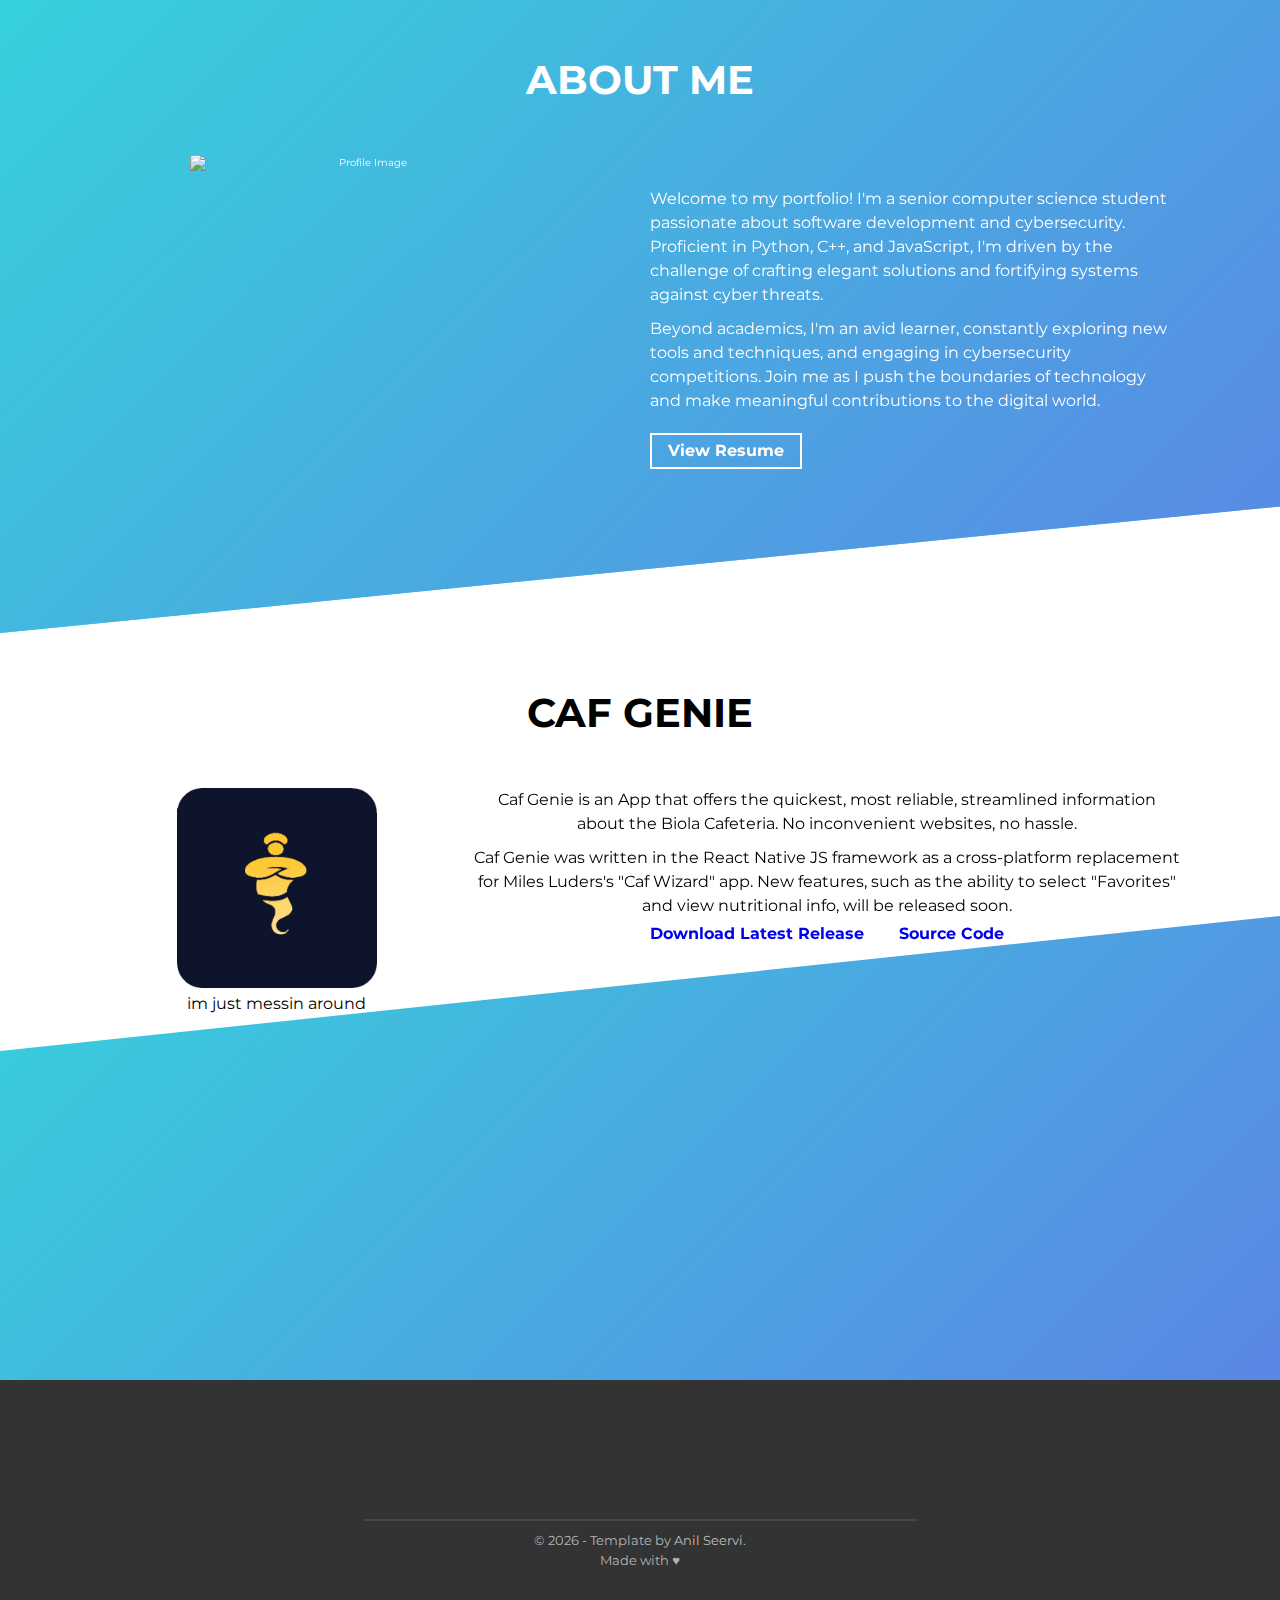
==== cafgenie.html @ c1a49381 "Create cafgenie.html" ====
<!DOCTYPE html>
<html lang="en">
  <head>
    <meta charset="UTF-8" />
    <meta http-equiv="X-UA-Compatible" content="IE=edge" />
    <meta name="viewport" content="width=device-width, initial-scale=1.0" />
    <link rel="preconnect" href="https://fonts.gstatic.com" />
    <link rel="preconnect" href="https://cdnjs.cloudflare.com" />

    <title>Caf Genie | Jacob Shirota</title>

    <meta name="keywords" content="jacobshirota, javascript, software, software engineer, software developer" />
    <meta name="description" content="Caf Genie | Jacob Shirota" />

    <!-- Add a your png Logo to the assets folder and change the href attr accordingly  -->
    <link rel="icon" type="image/png" href="./assets/devfolio-logo.png" />

    <!-- Add your primary-theme color for the value of content -->
    <meta name="theme-color" content="#36d1dc" />

    <!-- Open Graph / Facebook -->
    <meta property="og:type" content="website" />
    <meta property="og:url" content="https://jacobshirota.com/cafgenie" />
    <meta property="og:title" content="Caf Genie | Jacob Shirota" />
    <!-- Give a short description that'll show up when you/someone shares your portfolio on different platform -->
    <meta property="og:description" content="Made using DevFolio Template" />
    <!-- Add a thumbnail image in assets folder and fill the content attr with URL to that thumbnail 
      so that a thumbnail image of your portfolio is shown while shared on other platform -->
    <meta
      property="og:image"
      content="https://devfolio.js.org/assets/devfolio.png"
    />

    <!-- Twitter -->
    <meta property="twitter:card" content="summary_large_image" />
    <meta property="twitter:url" content="https://jacobshirota.com/" />
    <meta property="twitter:title" content="Jacob Shirota | Software Developer" />
    <!-- short description that shows up while your portfolio is shared -->
    <meta
      property="twitter:description"
      content="Made using DevFolio Template"
    />
    <!-- Fill content with the URL to the thumbnail image that you'll put in the assets folder -->
    <meta
      property="twitter:image"
      content="https://anilseervi.vercel.app/assets/devfolio.png"
    />

    <!-- link tags -->
    <link rel="preload" as="style" href="./css/main.css" />
    <link rel="stylesheet" href="./css/main.css" />

    <!-- FontAwesome Icons link -->
    <link
      rel="stylesheet"
      href="https://cdnjs.cloudflare.com/ajax/libs/font-awesome/6.3.0/css/all.min.css"
      integrity="sha512-SzlrxWUlpfuzQ+pcUCosxcglQRNAq/DZjVsC0lE40xsADsfeQoEypE+enwcOiGjk/bSuGGKHEyjSoQ1zVisanQ=="
      crossorigin="anonymous"
      referrerpolicy="no-referrer"
    />
    <script defer src="./javascript/scrollreveal.min.js"></script>
    <script
      defer
      type="text/javascript"
      src="./javascript/scrollveal.js"
    ></script>
  </head>
  
  <body>
  
  <section id="about">
      <div class="container">
        <h2 class="section-title">About Me</h2>
        <div class="row about-wrapper">
          <div class="about-wrapper__image">
            <img
              class="img-fluid"
              src="./assets/profile.png"
              alt="Profile Image"
              width="450"
              height="350"
            />
          </div>
          <div class="about-wrapper__info">
            <p class="about-wrapper__info-text">
              Welcome to my portfolio! 
			  I'm a senior computer science student passionate about software development and cybersecurity. 
			  Proficient in Python, C++, and JavaScript, I'm driven by the challenge of crafting elegant solutions and fortifying systems against cyber threats. 
            </p>
            <p class="about-wrapper__info-text">
              Beyond academics, I'm an avid learner, constantly exploring new tools and techniques, and engaging in cybersecurity competitions. 
			  Join me as I push the boundaries of technology and make meaningful contributions to the digital world.
            </p>
            <span class="about-wrapper__cta">
				<!--Put your resume here later-->
              <a href="./assets/Jacob_Shirota_Resume.pdf" class="cta-btn cta-btn--resume">View Resume</a>
            </span>
          </div>
        </div>
      </div>
    </section>

    <!-- Project Section -->
    <section id="project">
      <div class="container">
        <h2 class="section-title">Caf Genie</h2>
        <div class="row project-wrapper">
          <div class="project-wrapper__image">
			<div class="thumbnail rounded">
			  <img
				src="./assets/CafGenie/grad_icon.png"
				class="img-fluid"
				alt="Caf Genie Icon"
				width="200"
				height="200"
			  />
			</div>
          </div>
          <div class="project-wrapper__text">
            <p class="project-wrapper__text-info">
              Caf Genie is an App that offers the quickest, most reliable, 
			  streamlined information about the Biola Cafeteria. 
			  No inconvenient websites, no hassle.
            </p>
            <p class="project-wrapper__text-info">
              Caf Genie was written in the React Native JS framework as a 
			  cross-platform replacement for Miles Luders's "Caf Wizard" app.
			  New features, such as the ability to select "Favorites" 
			  and view nutritional info, will be released soon.
            </p>
			<div class="project-wrapper__text-btns">
				<a href="https://github.com/jacobshirota/CafGenie/releases/" target="_blank" class="cta-btn"
				  >Download Latest Release</a
				>
				<a href="https://github.com/jacobshirota/CafGenie/" target="_blank" class="cta-btn"
				  >Source Code</a
				>
			</div>
          </div> 
        </div>
		<div class="row">
			<p>im just messin around </p>
		</div>
      </div>
    </section>
    <!-- /END Project Section -->


    <!-- Contact Section -->
    <section id="contact">
      <div class="container">
        <h2 class="section-title">Contact</h2>
        <div class="contact-wrapper">
          <p class="contact-wrapper__text">[Put your call to action here]</p>
          <a href="mailto:jacobshirota@gmail.com" class="cta-btn cta-btn--resume">Get In Touch</a>
        </div>
      </div>
    </section>
    <!-- END Contact Section -->

    <!-- Footer Section -->
    <footer class="footer">
      <div class="container">
        <a href="#hero" class="back-to-top" aria-label="go back to top">
          <i class="fa fa-angle-up fa-2x" aria-hidden="true"></i>
        </a>
        <div class="social-links">
          <a
            href="https://www.instagram.com/jacob.shirota/"
            target="_blank"
            rel="noopener noreferrer"
            aria-label="instagram"
          >
            <i class="fa-brands fa-instagram"></i>
          </a>
          </a>
          <a
            href="https://www.linkedin.com/in/jacob-shirota/"
            target="_blank"
            rel="noopener noreferrer"
            aria-label="linkedin"
          >
            <i class="fa-brands fa-linkedin"></i>
          </a>
          <a
            href="https://github.com/jacobshirota/"
            target="_blank"
            rel="noopener noreferrer"
            aria-label="github"
          >
            <i class="fa-brands fa-github"></i>
          </a>
        </div>
        <hr />
        <p class="footer__text">
          &copy; <span id="year"></span> - Template by
          <a
            href="https://github.com/AnilSeervi"
            target="_blank"
            rel="noopener noreferrer"
            >Anil Seervi</a
          >. <br />Made with &hearts;
        </p>
      </div>
    </footer>
    <!-- END Footer Section -->

    <script>
      document.getElementById("year").textContent = new Date().getFullYear()
    </script>
    <script src="./javascript/vanilla-tilt.min.js"></script>
    <script type="text/javascript" src="./javascript/valtilt.js"></script>
  </body>
</html>
---- css/main.css ----
@import"https://fonts.googleapis.com/css2?family=Montserrat:wght@400;700&display=swap";*{margin:0;padding:0;box-sizing:border-box;font-family:"Montserrat",sans-serif}html{font-size:62.5%;scroll-behavior:smooth}body{text-align:center;line-height:1.5}h1{font-weight:700}p,a{font-size:1.6rem}a{text-decoration:none}a:hover{transition:all .3s ease-in-out}.section-title{margin-bottom:4.5rem;font-size:4rem;text-transform:uppercase}@media(max-width: 37.5em){.section-title{font-size:2.8rem}}.dark-blue-color{color:#272341}.text-color-main{margin-left:1rem;color:#5b86e5;-webkit-text-fill-color:#5b86e5}@supports((-webkit-background-clip: text) or (background-clip: text)) or (-webkit-background-clip: text){.text-color-main{background-image:linear-gradient(135deg, #36d1dc 0%, #5b86e5 100%);-webkit-background-clip:text;background-clip:text;-webkit-text-fill-color:rgba(0,0,0,0);color:rgba(0,0,0,0)}}@media(max-width: 37.5em){.text-color-main{margin:0;background-image:none;-webkit-text-fill-color:#5b86e5;box-shadow:none}}.cta-btn{display:inline-block;position:relative;padding:.8rem 1.6rem;font-weight:bold;line-height:1;z-index:1;overflow:hidden;border-radius:3px;transition:all cubic-bezier(0.19, 1, 0.22, 1) .6s}.cta-btn:hover{box-shadow:1.5px 1.5px 3px rgba(174,174,192,.4),-1px -1px 3px #fff}@media(max-width: 37.5em){.cta-btn:hover{box-shadow:none}}.cta-btn::after{content:"";display:block;position:absolute;background-image:linear-gradient(135deg, #36d1dc 0%, #5b86e5 100%);width:0px;height:100%;left:0;top:0;z-index:-1;transition:all cubic-bezier(0.19, 1, 0.22, 1) .6s}@media(max-width: 37.5em){.cta-btn::after{width:0;height:0;background-image:none}}.cta-btn--hero{color:#5b86e5;-webkit-text-fill-color:#5b86e5;border:2px solid rgba(0,0,0,0);-o-border-image:linear-gradient(135deg, #36d1dc 0%, #5b86e5 100%);border-image:linear-gradient(135deg, #36d1dc 0%, #5b86e5 100%);border-image-slice:1}@supports((-webkit-background-clip: text) or (background-clip: text)) or (-webkit-background-clip: text){.cta-btn--hero{background-image:linear-gradient(135deg, #36d1dc 0%, #5b86e5 100%);-webkit-background-clip:text;background-clip:text;-webkit-text-fill-color:rgba(0,0,0,0);color:rgba(0,0,0,0)}}@media screen and (-ms-high-contrast: active),screen and (-ms-high-contrast: none){.cta-btn--hero{color:#5b86e5}.cta-btn--hero:hover{color:#fff}}@media(max-width: 37.5em){.cta-btn--hero{background-image:none;border:2px solid #5b86e5;box-shadow:none;-webkit-text-fill-color:#5b86e5}}.cta-btn--hero::after{height:410%;width:150%;transform:translate(-98%, -25%) rotate(45deg)}.cta-btn--hero:hover{-webkit-text-fill-color:#fff;text-decoration:none}@media(max-width: 37.5em){.cta-btn--hero:hover{-webkit-text-fill-color:#5b86e5}}.cta-btn--hero:hover::after{transform:translate(-9%, -25%) rotate(45deg)}.cta-btn--resume{border-radius:0;color:#fff;border:2px solid #fff}.cta-btn--resume::after{background:#fff}.cta-btn--resume:hover{color:#5b86e5;text-decoration:none;box-shadow:none}@media(max-width: 37.5em){.cta-btn--resume:hover{color:#fff}}.cta-btn--resume:hover::after{width:100%}.cta-btn--projects{box-shadow:inset 1px 1px 2px 2px rgba(174,174,192,.15),inset -2px -2px 2px rgba(255,255,255,.7);border:2px solid rgba(0,0,0,0)}@media(max-width: 37.5em){.cta-btn--projects{border:none;box-shadow:1.5px 1.5px 3px rgba(174,174,192,.4),-1px -1px 3px #fff}}.cta-btn--projects::after{height:250%;width:130%}.cta-btn--projects::after{transform:translate(-98%, -30%) rotate(45deg)}.cta-btn--projects:hover{box-shadow:1.5px 1.5px 3px rgba(174,174,192,.4),-1px -1px 3px #fff}.cta-btn--projects:hover::after{transform:translate(-12%, -30%) rotate(45deg)}.footer{background-color:#333;padding:4.8rem 0}.footer__text{font-size:1.3rem;color:#b3b3b3}.footer__text a{font-size:1.3rem;color:#bfbfbf;transition:all .2s ease-in-out;display:inline-block}.footer__text a:hover,.footer__text a:active{color:#36d1dc}.footer hr{margin:1rem auto;border:0;width:50%;border-top:2px solid rgba(255,255,255,.1)}.social-links{display:flex;justify-content:center}.social-links a{font-size:3rem;display:flex;flex-direction:column;justify-content:center;color:#fff;width:5rem;height:5rem;margin:1.6rem 1.6rem;transition:all ease .2s}.social-links a i{transition:all ease-in-out .2s}.social-links a:hover{transform:scale(1.1) translateY(-2px)}.social-links a:hover .fa-twitter{color:#00acee}.social-links a:hover .fa-instagram{color:#c13584}.social-links a:hover .fa-linkedin{color:#4875b4}.social-links a:hover .fa-codepen{color:#212121}.back-to-top i{color:#fff;margin:1rem 0 1.6rem;transition:all 200ms ease}.back-to-top i:hover{transform:translateY(-2px)}section{padding:5rem 0rem}@media(max-width: 37.5em){section{border:none;padding-left:1rem;padding-right:1rem}}section .row{display:grid;gap:2rem;grid-template-columns:1fr 2fr;grid-template-rows:1fr;padding:0 1.5rem}@media(max-width: 56.25em){section .row{grid-template-columns:1fr;grid-template-rows:auto}}@media(max-width: 37.5em){section .row{padding:0}}section .row p+p{margin-top:1rem}section .row span{margin-top:2rem}.container{width:100%;padding:0 1.5rem;margin:0 auto;max-width:1140px}@media(max-width: 75em){.container{max-width:960px;width:100%}}@media(max-width: 56.25em){.container{max-width:720px;width:100%;justify-content:center}}@media(max-width: 48em){.container{max-width:720px;width:100%}}@media(max-width: 37.5em){.container{max-width:540px;width:100%}}#about{background-color:#36d1dc;background-image:linear-gradient(135deg, #36d1dc 0%, #5b86e5 100%);color:#fff;height:100%;-webkit-clip-path:polygon(0 0, 100% 0, 100% 80%, 0 100%);clip-path:polygon(0 0, 100% 0, 100% 80%, 0 100%);padding-bottom:10%}@media(max-width: 75em){#about{height:100%;-webkit-clip-path:none;clip-path:none}}#about .about-wrapper{grid-template-columns:1fr 1fr}@media(max-width: 37.5em){#about .about-wrapper{padding-bottom:5rem;grid-template-columns:1fr}}#about .about-wrapper__image{display:flex;height:100%;align-items:center;justify-content:center}#about .about-wrapper__image img{max-width:350px;width:100%}@media(max-width: 75em){#about .about-wrapper__image{height:100%}}@media(max-width: 48em){#about .about-wrapper__image{padding-bottom:4rem}}#about .about-wrapper__info{display:flex;height:100%;justify-content:center;flex-direction:column;text-align:left}@media(max-width: 48em){#about .about-wrapper__info{align-items:center;text-align:center}}#contact{background-image:linear-gradient(135deg, #36d1dc 0%, #5b86e5 100%);-webkit-clip-path:polygon(0 15vh, 100% 0, 100% 100%, 0 100%);clip-path:polygon(0 15vh, 100% 0, 100% 100%, 0 100%);padding:15rem 0 10rem 0;margin-top:-15rem;margin-bottom:-1px;color:#fff}@media(max-width: 75em){#contact{padding:10rem 0;margin-top:0;-webkit-clip-path:none;clip-path:none}}#contact .contact-wrapper{margin-top:3.2rem;padding:0 2rem;-webkit-backface-visibility:hidden;backface-visibility:hidden}#contact .contact-wrapper__text{margin-bottom:2.5rem}#contact .contact-wrapper__text,#contact .contact-wrapper a{font-size:2.4rem}@media(max-width: 37.5em){#contact .contact-wrapper__text,#contact .contact-wrapper a{font-size:2rem}}#hero{min-height:100vh;height:100vh;display:flex;align-items:center;background:#fff;font-weight:400;color:#272341;padding:0rem 5.6rem;top:0;left:0;bottom:0;right:0;z-index:-1;line-height:1.2;animation:hidden 1000ms linear forwards}@media(max-width: 56.25em){#hero{justify-content:center}}@media(max-width: 37.5em){#hero{padding:0rem 1.6rem}}#hero .hero-title{font-size:5.6rem;font-weight:700;margin-bottom:3.2rem;text-align:left}#hero .hero-title span{margin:0;display:inline-block}@media(max-width: 75em){#hero .hero-title{font-size:4rem}}@media(max-width: 56.25em){#hero .hero-title{font-size:3.6rem;text-align:center}}@media(max-width: 37.5em){#hero .hero-title{font-size:3.5rem;line-height:1.5}}@media(max-width: 20em){#hero .hero-title{font-size:2.8rem}}#hero .hero-cta{display:flex}@media(max-width: 56.25em){#hero .hero-cta{justify-content:center}}#hero .hero-cta a{font-size:2.4rem}@media(max-width: 37.5em){#hero .hero-cta a{font-size:2rem}}.scroll-down-link{position:absolute;left:50%;bottom:20px;transform:translateX(-50%)}.scroll-down{height:50px;width:30px;border:2px solid #000;border-radius:50px;cursor:pointer}.scroll-down::before,.scroll-down::after{height:10px;width:10px;content:"";position:absolute;top:20%;left:50%;border:2px solid #5b86e5;transform:translate(-50%, -100%) rotate(45deg);border-top:none;border-left:none;animation:scroll-down 1s ease-in-out infinite}.scroll-down::after{top:30%;animation-delay:.3s}@keyframes hidden{0%{opacity:0}50%{opacity:0}100%{opacity:1}}@keyframes scroll-down{0%{opacity:0}30%{opacity:1}60%{opacity:1}100%{opacity:0;top:90%}}#projects{background-color:#e5e5e5;color:#272341;margin-top:-15rem;padding-top:15rem}@media(max-width: 75em){#projects{margin-top:0;padding-top:5rem}}@media(max-width: 37.5em){#projects{padding-bottom:1px}}#projects .project-wrapper{margin-bottom:15rem}@media(max-width: 37.5em){#projects .project-wrapper{margin-bottom:0rem}}#projects .project-wrapper .row{margin:0;margin-bottom:8rem}@media(max-width: 37.5em){#projects .project-wrapper .row{margin-bottom:4rem}}#projects .project-wrapper__text{width:100%;text-align:left}@media(max-width: 75em){#projects .project-wrapper__text{margin-bottom:4.8rem}}@media(max-width: 37.5em){#projects .project-wrapper__text{margin-bottom:2.5rem}}#projects .project-wrapper__text-title{font-weight:bold;margin-bottom:1.8rem;font-size:2.5rem}@media(max-width: 37.5em){#projects .project-wrapper__text-title{font-size:2rem}}#projects .project-wrapper__text-info{margin-bottom:1.5rem}#projects .project-wrapper__text-btns{width:100%;display:flex;align-items:center;flex-wrap:wrap}#projects .project-wrapper__image{width:90%;margin:0 auto}@media(max-width: 75em){#projects .project-wrapper__image{width:100%;margin:0}}#projects .project-wrapper__image .thumbnail{border:none;box-shadow:8px 8px 9px 7px rgba(174,174,192,.4),-5px -5px 15px 7px #fff}#projects .project-wrapper__image .thumbnail .img-fluid{width:100%;height:auto;vertical-align:middle;border-radius:2px}@media(max-width: 37.5em){#projects .project-wrapper__image .thumbnail{box-shadow:none;border:1px solid #d2d2d2;margin-bottom:3.2rem;transform:none}}
---- css/main.css ----
@import"https://fonts.googleapis.com/css2?family=Montserrat:wght@400;700&display=swap";*{margin:0;padding:0;box-sizing:border-box;font-family:"Montserrat",sans-serif}html{font-size:62.5%;scroll-behavior:smooth}body{text-align:center;line-height:1.5}h1{font-weight:700}p,a{font-size:1.6rem}a{text-decoration:none}a:hover{transition:all .3s ease-in-out}.section-title{margin-bottom:4.5rem;font-size:4rem;text-transform:uppercase}@media(max-width: 37.5em){.section-title{font-size:2.8rem}}.dark-blue-color{color:#272341}.text-color-main{margin-left:1rem;color:#5b86e5;-webkit-text-fill-color:#5b86e5}@supports((-webkit-background-clip: text) or (background-clip: text)) or (-webkit-background-clip: text){.text-color-main{background-image:linear-gradient(135deg, #36d1dc 0%, #5b86e5 100%);-webkit-background-clip:text;background-clip:text;-webkit-text-fill-color:rgba(0,0,0,0);color:rgba(0,0,0,0)}}@media(max-width: 37.5em){.text-color-main{margin:0;background-image:none;-webkit-text-fill-color:#5b86e5;box-shadow:none}}.cta-btn{display:inline-block;position:relative;padding:.8rem 1.6rem;font-weight:bold;line-height:1;z-index:1;overflow:hidden;border-radius:3px;transition:all cubic-bezier(0.19, 1, 0.22, 1) .6s}.cta-btn:hover{box-shadow:1.5px 1.5px 3px rgba(174,174,192,.4),-1px -1px 3px #fff}@media(max-width: 37.5em){.cta-btn:hover{box-shadow:none}}.cta-btn::after{content:"";display:block;position:absolute;background-image:linear-gradient(135deg, #36d1dc 0%, #5b86e5 100%);width:0px;height:100%;left:0;top:0;z-index:-1;transition:all cubic-bezier(0.19, 1, 0.22, 1) .6s}@media(max-width: 37.5em){.cta-btn::after{width:0;height:0;background-image:none}}.cta-btn--hero{color:#5b86e5;-webkit-text-fill-color:#5b86e5;border:2px solid rgba(0,0,0,0);-o-border-image:linear-gradient(135deg, #36d1dc 0%, #5b86e5 100%);border-image:linear-gradient(135deg, #36d1dc 0%, #5b86e5 100%);border-image-slice:1}@supports((-webkit-background-clip: text) or (background-clip: text)) or (-webkit-background-clip: text){.cta-btn--hero{background-image:linear-gradient(135deg, #36d1dc 0%, #5b86e5 100%);-webkit-background-clip:text;background-clip:text;-webkit-text-fill-color:rgba(0,0,0,0);color:rgba(0,0,0,0)}}@media screen and (-ms-high-contrast: active),screen and (-ms-high-contrast: none){.cta-btn--hero{color:#5b86e5}.cta-btn--hero:hover{color:#fff}}@media(max-width: 37.5em){.cta-btn--hero{background-image:none;border:2px solid #5b86e5;box-shadow:none;-webkit-text-fill-color:#5b86e5}}.cta-btn--hero::after{height:410%;width:150%;transform:translate(-98%, -25%) rotate(45deg)}.cta-btn--hero:hover{-webkit-text-fill-color:#fff;text-decoration:none}@media(max-width: 37.5em){.cta-btn--hero:hover{-webkit-text-fill-color:#5b86e5}}.cta-btn--hero:hover::after{transform:translate(-9%, -25%) rotate(45deg)}.cta-btn--resume{border-radius:0;color:#fff;border:2px solid #fff}.cta-btn--resume::after{background:#fff}.cta-btn--resume:hover{color:#5b86e5;text-decoration:none;box-shadow:none}@media(max-width: 37.5em){.cta-btn--resume:hover{color:#fff}}.cta-btn--resume:hover::after{width:100%}.cta-btn--projects{box-shadow:inset 1px 1px 2px 2px rgba(174,174,192,.15),inset -2px -2px 2px rgba(255,255,255,.7);border:2px solid rgba(0,0,0,0)}@media(max-width: 37.5em){.cta-btn--projects{border:none;box-shadow:1.5px 1.5px 3px rgba(174,174,192,.4),-1px -1px 3px #fff}}.cta-btn--projects::after{height:250%;width:130%}.cta-btn--projects::after{transform:translate(-98%, -30%) rotate(45deg)}.cta-btn--projects:hover{box-shadow:1.5px 1.5px 3px rgba(174,174,192,.4),-1px -1px 3px #fff}.cta-btn--projects:hover::after{transform:translate(-12%, -30%) rotate(45deg)}.footer{background-color:#333;padding:4.8rem 0}.footer__text{font-size:1.3rem;color:#b3b3b3}.footer__text a{font-size:1.3rem;color:#bfbfbf;transition:all .2s ease-in-out;display:inline-block}.footer__text a:hover,.footer__text a:active{color:#36d1dc}.footer hr{margin:1rem auto;border:0;width:50%;border-top:2px solid rgba(255,255,255,.1)}.social-links{display:flex;justify-content:center}.social-links a{font-size:3rem;display:flex;flex-direction:column;justify-content:center;color:#fff;width:5rem;height:5rem;margin:1.6rem 1.6rem;transition:all ease .2s}.social-links a i{transition:all ease-in-out .2s}.social-links a:hover{transform:scale(1.1) translateY(-2px)}.social-links a:hover .fa-twitter{color:#00acee}.social-links a:hover .fa-instagram{color:#c13584}.social-links a:hover .fa-linkedin{color:#4875b4}.social-links a:hover .fa-codepen{color:#212121}.back-to-top i{color:#fff;margin:1rem 0 1.6rem;transition:all 200ms ease}.back-to-top i:hover{transform:translateY(-2px)}section{padding:5rem 0rem}@media(max-width: 37.5em){section{border:none;padding-left:1rem;padding-right:1rem}}section .row{display:grid;gap:2rem;grid-template-columns:1fr 2fr;grid-template-rows:1fr;padding:0 1.5rem}@media(max-width: 56.25em){section .row{grid-template-columns:1fr;grid-template-rows:auto}}@media(max-width: 37.5em){section .row{padding:0}}section .row p+p{margin-top:1rem}section .row span{margin-top:2rem}.container{width:100%;padding:0 1.5rem;margin:0 auto;max-width:1140px}@media(max-width: 75em){.container{max-width:960px;width:100%}}@media(max-width: 56.25em){.container{max-width:720px;width:100%;justify-content:center}}@media(max-width: 48em){.container{max-width:720px;width:100%}}@media(max-width: 37.5em){.container{max-width:540px;width:100%}}#about{background-color:#36d1dc;background-image:linear-gradient(135deg, #36d1dc 0%, #5b86e5 100%);color:#fff;height:100%;-webkit-clip-path:polygon(0 0, 100% 0, 100% 80%, 0 100%);clip-path:polygon(0 0, 100% 0, 100% 80%, 0 100%);padding-bottom:10%}@media(max-width: 75em){#about{height:100%;-webkit-clip-path:none;clip-path:none}}#about .about-wrapper{grid-template-columns:1fr 1fr}@media(max-width: 37.5em){#about .about-wrapper{padding-bottom:5rem;grid-template-columns:1fr}}#about .about-wrapper__image{display:flex;height:100%;align-items:center;justify-content:center}#about .about-wrapper__image img{max-width:350px;width:100%}@media(max-width: 75em){#about .about-wrapper__image{height:100%}}@media(max-width: 48em){#about .about-wrapper__image{padding-bottom:4rem}}#about .about-wrapper__info{display:flex;height:100%;justify-content:center;flex-direction:column;text-align:left}@media(max-width: 48em){#about .about-wrapper__info{align-items:center;text-align:center}}#contact{background-image:linear-gradient(135deg, #36d1dc 0%, #5b86e5 100%);-webkit-clip-path:polygon(0 15vh, 100% 0, 100% 100%, 0 100%);clip-path:polygon(0 15vh, 100% 0, 100% 100%, 0 100%);padding:15rem 0 10rem 0;margin-top:-15rem;margin-bottom:-1px;color:#fff}@media(max-width: 75em){#contact{padding:10rem 0;margin-top:0;-webkit-clip-path:none;clip-path:none}}#contact .contact-wrapper{margin-top:3.2rem;padding:0 2rem;-webkit-backface-visibility:hidden;backface-visibility:hidden}#contact .contact-wrapper__text{margin-bottom:2.5rem}#contact .contact-wrapper__text,#contact .contact-wrapper a{font-size:2.4rem}@media(max-width: 37.5em){#contact .contact-wrapper__text,#contact .contact-wrapper a{font-size:2rem}}#hero{min-height:100vh;height:100vh;display:flex;align-items:center;background:#fff;font-weight:400;color:#272341;padding:0rem 5.6rem;top:0;left:0;bottom:0;right:0;z-index:-1;line-height:1.2;animation:hidden 1000ms linear forwards}@media(max-width: 56.25em){#hero{justify-content:center}}@media(max-width: 37.5em){#hero{padding:0rem 1.6rem}}#hero .hero-title{font-size:5.6rem;font-weight:700;margin-bottom:3.2rem;text-align:left}#hero .hero-title span{margin:0;display:inline-block}@media(max-width: 75em){#hero .hero-title{font-size:4rem}}@media(max-width: 56.25em){#hero .hero-title{font-size:3.6rem;text-align:center}}@media(max-width: 37.5em){#hero .hero-title{font-size:3.5rem;line-height:1.5}}@media(max-width: 20em){#hero .hero-title{font-size:2.8rem}}#hero .hero-cta{display:flex}@media(max-width: 56.25em){#hero .hero-cta{justify-content:center}}#hero .hero-cta a{font-size:2.4rem}@media(max-width: 37.5em){#hero .hero-cta a{font-size:2rem}}.scroll-down-link{position:absolute;left:50%;bottom:20px;transform:translateX(-50%)}.scroll-down{height:50px;width:30px;border:2px solid #000;border-radius:50px;cursor:pointer}.scroll-down::before,.scroll-down::after{height:10px;width:10px;content:"";position:absolute;top:20%;left:50%;border:2px solid #5b86e5;transform:translate(-50%, -100%) rotate(45deg);border-top:none;border-left:none;animation:scroll-down 1s ease-in-out infinite}.scroll-down::after{top:30%;animation-delay:.3s}@keyframes hidden{0%{opacity:0}50%{opacity:0}100%{opacity:1}}@keyframes scroll-down{0%{opacity:0}30%{opacity:1}60%{opacity:1}100%{opacity:0;top:90%}}#projects{background-color:#e5e5e5;color:#272341;margin-top:-15rem;padding-top:15rem}@media(max-width: 75em){#projects{margin-top:0;padding-top:5rem}}@media(max-width: 37.5em){#projects{padding-bottom:1px}}#projects .project-wrapper{margin-bottom:15rem}@media(max-width: 37.5em){#projects .project-wrapper{margin-bottom:0rem}}#projects .project-wrapper .row{margin:0;margin-bottom:8rem}@media(max-width: 37.5em){#projects .project-wrapper .row{margin-bottom:4rem}}#projects .project-wrapper__text{width:100%;text-align:left}@media(max-width: 75em){#projects .project-wrapper__text{margin-bottom:4.8rem}}@media(max-width: 37.5em){#projects .project-wrapper__text{margin-bottom:2.5rem}}#projects .project-wrapper__text-title{font-weight:bold;margin-bottom:1.8rem;font-size:2.5rem}@media(max-width: 37.5em){#projects .project-wrapper__text-title{font-size:2rem}}#projects .project-wrapper__text-info{margin-bottom:1.5rem}#projects .project-wrapper__text-btns{width:100%;display:flex;align-items:center;flex-wrap:wrap}#projects .project-wrapper__image{width:90%;margin:0 auto}@media(max-width: 75em){#projects .project-wrapper__image{width:100%;margin:0}}#projects .project-wrapper__image .thumbnail{border:none;box-shadow:8px 8px 9px 7px rgba(174,174,192,.4),-5px -5px 15px 7px #fff}#projects .project-wrapper__image .thumbnail .img-fluid{width:100%;height:auto;vertical-align:middle;border-radius:2px}@media(max-width: 37.5em){#projects .project-wrapper__image .thumbnail{box-shadow:none;border:1px solid #d2d2d2;margin-bottom:3.2rem;transform:none}}
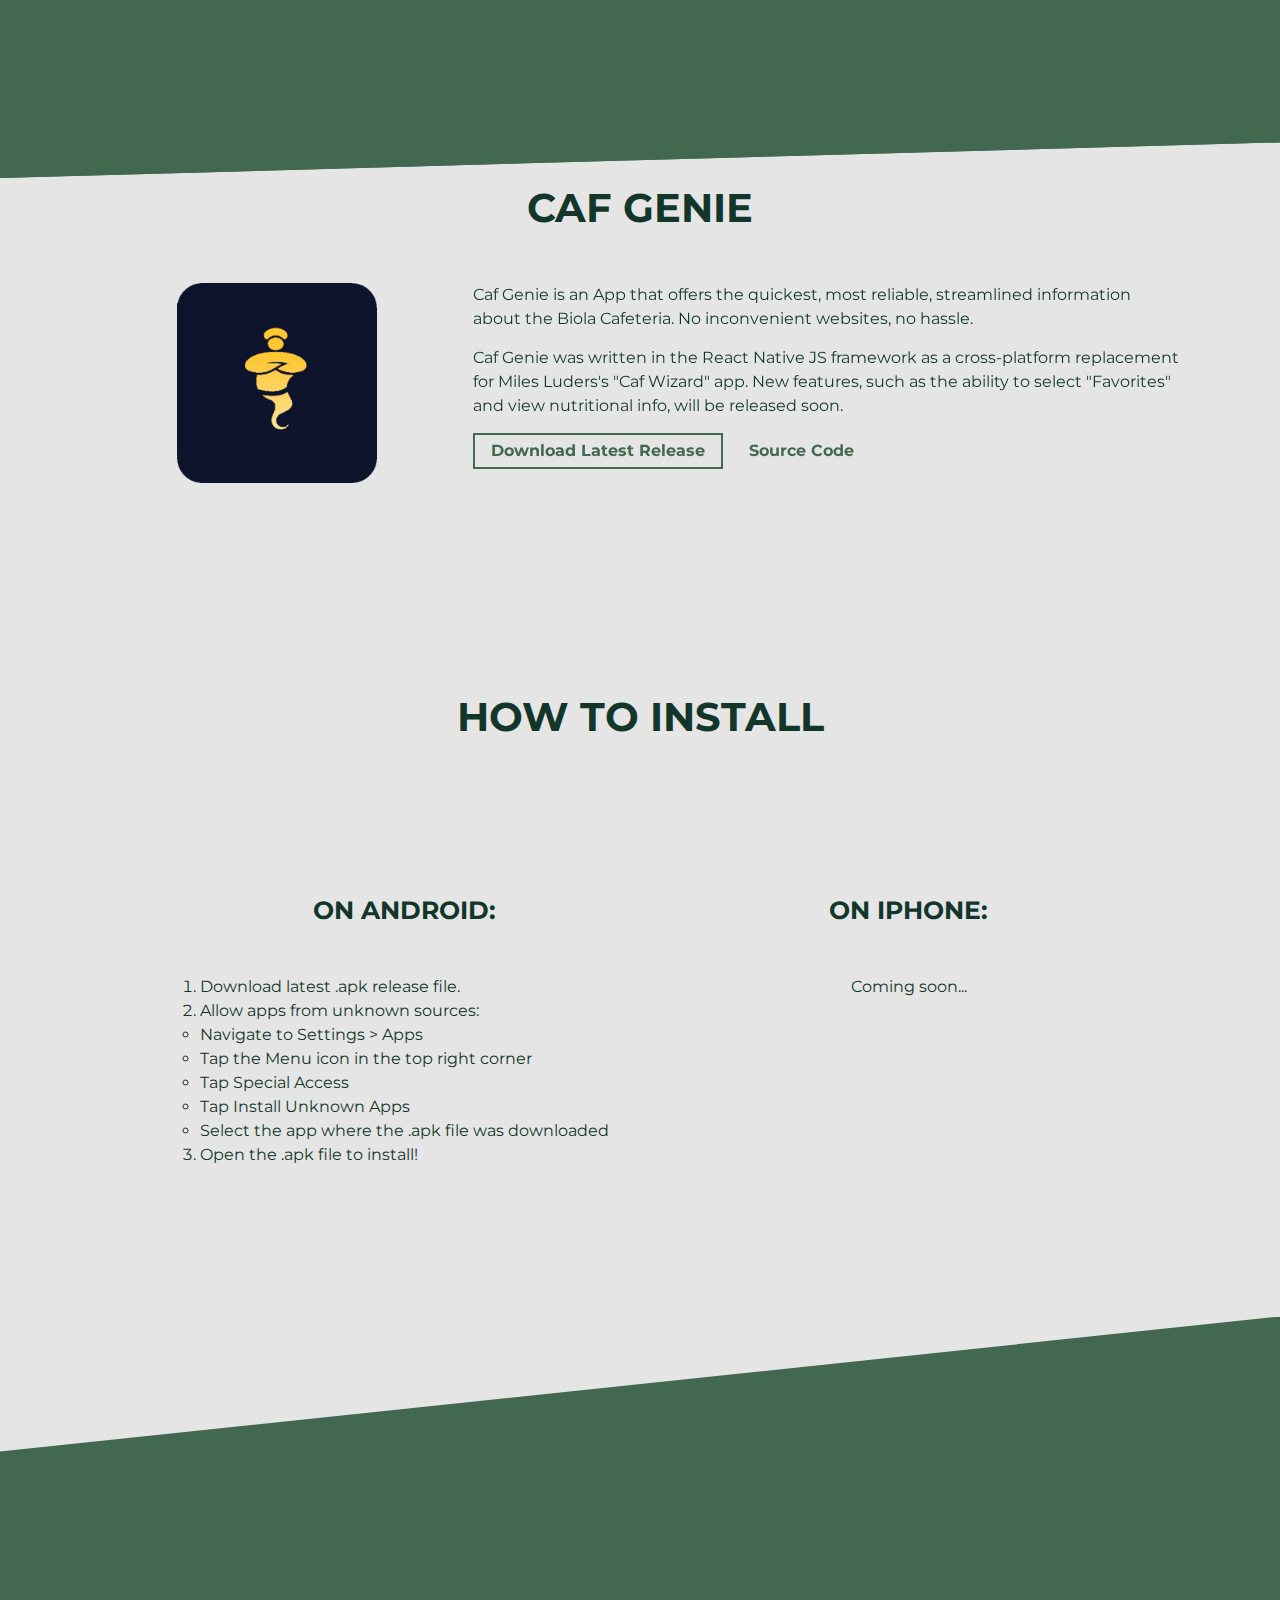
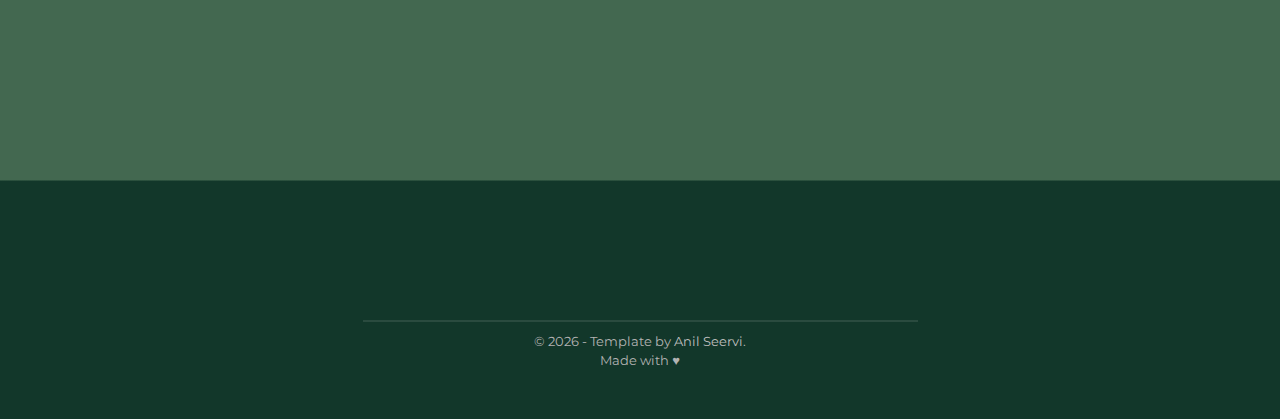
==== commit 6982afab: "Update projects" ====
--- a/cafgenie.html
+++ b/cafgenie.html
@@ -68,79 +68,78 @@
   
   <body>
   
-  <section id="about">
-      <div class="container">
-        <h2 class="section-title">About Me</h2>
-        <div class="row about-wrapper">
-          <div class="about-wrapper__image">
-            <img
-              class="img-fluid"
-              src="./assets/profile.png"
-              alt="Profile Image"
-              width="450"
-              height="350"
-            />
-          </div>
-          <div class="about-wrapper__info">
-            <p class="about-wrapper__info-text">
-              Welcome to my portfolio! 
-			  I'm a senior computer science student passionate about software development and cybersecurity. 
-			  Proficient in Python, C++, and JavaScript, I'm driven by the challenge of crafting elegant solutions and fortifying systems against cyber threats. 
-            </p>
-            <p class="about-wrapper__info-text">
-              Beyond academics, I'm an avid learner, constantly exploring new tools and techniques, and engaging in cybersecurity competitions. 
-			  Join me as I push the boundaries of technology and make meaningful contributions to the digital world.
-            </p>
-            <span class="about-wrapper__cta">
-				<!--Put your resume here later-->
-              <a href="./assets/Jacob_Shirota_Resume.pdf" class="cta-btn cta-btn--resume">View Resume</a>
-            </span>
-          </div>
+    <section id="header">
+      <div class="container">
+        <div class="header-wrapper">
+
         </div>
       </div>
     </section>
 
     <!-- Project Section -->
-    <section id="project">
+    <section id="projects">
       <div class="container">
         <h2 class="section-title">Caf Genie</h2>
         <div class="row project-wrapper">
           <div class="project-wrapper__image">
-			<div class="thumbnail rounded">
-			  <img
-				src="./assets/CafGenie/grad_icon.png"
-				class="img-fluid"
-				alt="Caf Genie Icon"
-				width="200"
-				height="200"
-			  />
-			</div>
+            <div>
+              <img
+              src="./assets/CafGenie/grad_icon.png"
+              class="img-fluid"
+              alt="Caf Genie Icon"
+              width="200"
+              height="200"
+              />
+            </div>
           </div>
           <div class="project-wrapper__text">
             <p class="project-wrapper__text-info">
               Caf Genie is an App that offers the quickest, most reliable, 
-			  streamlined information about the Biola Cafeteria. 
-			  No inconvenient websites, no hassle.
+              streamlined information about the Biola Cafeteria. 
+              No inconvenient websites, no hassle.
             </p>
             <p class="project-wrapper__text-info">
               Caf Genie was written in the React Native JS framework as a 
-			  cross-platform replacement for Miles Luders's "Caf Wizard" app.
-			  New features, such as the ability to select "Favorites" 
-			  and view nutritional info, will be released soon.
+              cross-platform replacement for Miles Luders's "Caf Wizard" app.
+              New features, such as the ability to select "Favorites" 
+              and view nutritional info, will be released soon.
             </p>
-			<div class="project-wrapper__text-btns">
-				<a href="https://github.com/jacobshirota/CafGenie/releases/" target="_blank" class="cta-btn"
-				  >Download Latest Release</a
-				>
-				<a href="https://github.com/jacobshirota/CafGenie/" target="_blank" class="cta-btn"
-				  >Source Code</a
-				>
-			</div>
+            <div class="project-wrapper__text-btns">
+              <a href="https://github.com/jacobshirota/CafGenie/releases/" target="_blank" class="cta-btn cta-btn--download"
+                >Download Latest Release</a
+              >
+              <a href="https://github.com/jacobshirota/CafGenie/" target="_blank" class="cta-btn text-color-main"
+                >Source Code</a
+              >
+            </div>
           </div> 
         </div>
-		<div class="row">
-			<p>im just messin around </p>
-		</div>
+      </div>
+    </section>
+
+    <section id="projects">
+      <div class="container">
+        <h2 class="section-title">How to Install</h2>
+        <div class="row project-wrapper">
+          <ol class="project-wrapper__list">
+            <h2 class="section-subtitle">On Android:</h2>
+            <li class="project-wrapper__list-li">Download latest .apk release file.</li>
+            <li class="project-wrapper__list-li">Allow apps from unknown sources:
+              <ul class="project-wrapper_list">
+                <li>Navigate to Settings > Apps</li>
+                <li>Tap the Menu icon in the top right corner</li>
+                <li>Tap Special Access</li>
+                <li>Tap Install Unknown Apps</li>
+                <li>Select the app where the .apk file was downloaded</li>
+              </ul>
+            </li>
+            <li class="project-wrapper__list-li">Open the .apk file to install!</li>
+          </ol> 
+          <ol class="project-wrapper__list">
+            <h2 class="section-subtitle">On iPhone:</h2>
+            <p class="project-wrapper__text-info">Coming soon...</p>
+          </ol> 
+        </div>
       </div>
     </section>
     <!-- /END Project Section -->
--- a/css/main.css
+++ b/css/main.css
@@ -1 +1 @@
-@import"https://fonts.googleapis.com/css2?family=Montserrat:wght@400;700&display=swap";*{margin:0;padding:0;box-sizing:border-box;font-family:"Montserrat",sans-serif}html{font-size:62.5%;scroll-behavior:smooth}body{text-align:center;line-height:1.5}h1{font-weight:700}p,a{font-size:1.6rem}a{text-decoration:none}a:hover{transition:all .3s ease-in-out}.section-title{margin-bottom:4.5rem;font-size:4rem;text-transform:uppercase}@media(max-width: 37.5em){.section-title{font-size:2.8rem}}.dark-blue-color{color:#272341}.text-color-main{margin-left:1rem;color:#5b86e5;-webkit-text-fill-color:#5b86e5}@supports((-webkit-background-clip: text) or (background-clip: text)) or (-webkit-background-clip: text){.text-color-main{background-image:linear-gradient(135deg, #36d1dc 0%, #5b86e5 100%);-webkit-background-clip:text;background-clip:text;-webkit-text-fill-color:rgba(0,0,0,0);color:rgba(0,0,0,0)}}@media(max-width: 37.5em){.text-color-main{margin:0;background-image:none;-webkit-text-fill-color:#5b86e5;box-shadow:none}}.cta-btn{display:inline-block;position:relative;padding:.8rem 1.6rem;font-weight:bold;line-height:1;z-index:1;overflow:hidden;border-radius:3px;transition:all cubic-bezier(0.19, 1, 0.22, 1) .6s}.cta-btn:hover{box-shadow:1.5px 1.5px 3px rgba(174,174,192,.4),-1px -1px 3px #fff}@media(max-width: 37.5em){.cta-btn:hover{box-shadow:none}}.cta-btn::after{content:"";display:block;position:absolute;background-image:linear-gradient(135deg, #36d1dc 0%, #5b86e5 100%);width:0px;height:100%;left:0;top:0;z-index:-1;transition:all cubic-bezier(0.19, 1, 0.22, 1) .6s}@media(max-width: 37.5em){.cta-btn::after{width:0;height:0;background-image:none}}.cta-btn--hero{color:#5b86e5;-webkit-text-fill-color:#5b86e5;border:2px solid rgba(0,0,0,0);-o-border-image:linear-gradient(135deg, #36d1dc 0%, #5b86e5 100%);border-image:linear-gradient(135deg, #36d1dc 0%, #5b86e5 100%);border-image-slice:1}@supports((-webkit-background-clip: text) or (background-clip: text)) or (-webkit-background-clip: text){.cta-btn--hero{background-image:linear-gradient(135deg, #36d1dc 0%, #5b86e5 100%);-webkit-background-clip:text;background-clip:text;-webkit-text-fill-color:rgba(0,0,0,0);color:rgba(0,0,0,0)}}@media screen and (-ms-high-contrast: active),screen and (-ms-high-contrast: none){.cta-btn--hero{color:#5b86e5}.cta-btn--hero:hover{color:#fff}}@media(max-width: 37.5em){.cta-btn--hero{background-image:none;border:2px solid #5b86e5;box-shadow:none;-webkit-text-fill-color:#5b86e5}}.cta-btn--hero::after{height:410%;width:150%;transform:translate(-98%, -25%) rotate(45deg)}.cta-btn--hero:hover{-webkit-text-fill-color:#fff;text-decoration:none}@media(max-width: 37.5em){.cta-btn--hero:hover{-webkit-text-fill-color:#5b86e5}}.cta-btn--hero:hover::after{transform:translate(-9%, -25%) rotate(45deg)}.cta-btn--resume{border-radius:0;color:#fff;border:2px solid #fff}.cta-btn--resume::after{background:#fff}.cta-btn--resume:hover{color:#5b86e5;text-decoration:none;box-shadow:none}@media(max-width: 37.5em){.cta-btn--resume:hover{color:#fff}}.cta-btn--resume:hover::after{width:100%}.cta-btn--projects{box-shadow:inset 1px 1px 2px 2px rgba(174,174,192,.15),inset -2px -2px 2px rgba(255,255,255,.7);border:2px solid rgba(0,0,0,0)}@media(max-width: 37.5em){.cta-btn--projects{border:none;box-shadow:1.5px 1.5px 3px rgba(174,174,192,.4),-1px -1px 3px #fff}}.cta-btn--projects::after{height:250%;width:130%}.cta-btn--projects::after{transform:translate(-98%, -30%) rotate(45deg)}.cta-btn--projects:hover{box-shadow:1.5px 1.5px 3px rgba(174,174,192,.4),-1px -1px 3px #fff}.cta-btn--projects:hover::after{transform:translate(-12%, -30%) rotate(45deg)}.footer{background-color:#333;padding:4.8rem 0}.footer__text{font-size:1.3rem;color:#b3b3b3}.footer__text a{font-size:1.3rem;color:#bfbfbf;transition:all .2s ease-in-out;display:inline-block}.footer__text a:hover,.footer__text a:active{color:#36d1dc}.footer hr{margin:1rem auto;border:0;width:50%;border-top:2px solid rgba(255,255,255,.1)}.social-links{display:flex;justify-content:center}.social-links a{font-size:3rem;display:flex;flex-direction:column;justify-content:center;color:#fff;width:5rem;height:5rem;margin:1.6rem 1.6rem;transition:all ease .2s}.social-links a i{transition:all ease-in-out .2s}.social-links a:hover{transform:scale(1.1) translateY(-2px)}.social-links a:hover .fa-twitter{color:#00acee}.social-links a:hover .fa-instagram{color:#c13584}.social-links a:hover .fa-linkedin{color:#4875b4}.social-links a:hover .fa-codepen{color:#212121}.back-to-top i{color:#fff;margin:1rem 0 1.6rem;transition:all 200ms ease}.back-to-top i:hover{transform:translateY(-2px)}section{padding:5rem 0rem}@media(max-width: 37.5em){section{border:none;padding-left:1rem;padding-right:1rem}}section .row{display:grid;gap:2rem;grid-template-columns:1fr 2fr;grid-template-rows:1fr;padding:0 1.5rem}@media(max-width: 56.25em){section .row{grid-template-columns:1fr;grid-template-rows:auto}}@media(max-width: 37.5em){section .row{padding:0}}section .row p+p{margin-top:1rem}section .row span{margin-top:2rem}.container{width:100%;padding:0 1.5rem;margin:0 auto;max-width:1140px}@media(max-width: 75em){.container{max-width:960px;width:100%}}@media(max-width: 56.25em){.container{max-width:720px;width:100%;justify-content:center}}@media(max-width: 48em){.container{max-width:720px;width:100%}}@media(max-width: 37.5em){.container{max-width:540px;width:100%}}#about{background-color:#36d1dc;background-image:linear-gradient(135deg, #36d1dc 0%, #5b86e5 100%);color:#fff;height:100%;-webkit-clip-path:polygon(0 0, 100% 0, 100% 80%, 0 100%);clip-path:polygon(0 0, 100% 0, 100% 80%, 0 100%);padding-bottom:10%}@media(max-width: 75em){#about{height:100%;-webkit-clip-path:none;clip-path:none}}#about .about-wrapper{grid-template-columns:1fr 1fr}@media(max-width: 37.5em){#about .about-wrapper{padding-bottom:5rem;grid-template-columns:1fr}}#about .about-wrapper__image{display:flex;height:100%;align-items:center;justify-content:center}#about .about-wrapper__image img{max-width:350px;width:100%}@media(max-width: 75em){#about .about-wrapper__image{height:100%}}@media(max-width: 48em){#about .about-wrapper__image{padding-bottom:4rem}}#about .about-wrapper__info{display:flex;height:100%;justify-content:center;flex-direction:column;text-align:left}@media(max-width: 48em){#about .about-wrapper__info{align-items:center;text-align:center}}#contact{background-image:linear-gradient(135deg, #36d1dc 0%, #5b86e5 100%);-webkit-clip-path:polygon(0 15vh, 100% 0, 100% 100%, 0 100%);clip-path:polygon(0 15vh, 100% 0, 100% 100%, 0 100%);padding:15rem 0 10rem 0;margin-top:-15rem;margin-bottom:-1px;color:#fff}@media(max-width: 75em){#contact{padding:10rem 0;margin-top:0;-webkit-clip-path:none;clip-path:none}}#contact .contact-wrapper{margin-top:3.2rem;padding:0 2rem;-webkit-backface-visibility:hidden;backface-visibility:hidden}#contact .contact-wrapper__text{margin-bottom:2.5rem}#contact .contact-wrapper__text,#contact .contact-wrapper a{font-size:2.4rem}@media(max-width: 37.5em){#contact .contact-wrapper__text,#contact .contact-wrapper a{font-size:2rem}}#hero{min-height:100vh;height:100vh;display:flex;align-items:center;background:#fff;font-weight:400;color:#272341;padding:0rem 5.6rem;top:0;left:0;bottom:0;right:0;z-index:-1;line-height:1.2;animation:hidden 1000ms linear forwards}@media(max-width: 56.25em){#hero{justify-content:center}}@media(max-width: 37.5em){#hero{padding:0rem 1.6rem}}#hero .hero-title{font-size:5.6rem;font-weight:700;margin-bottom:3.2rem;text-align:left}#hero .hero-title span{margin:0;display:inline-block}@media(max-width: 75em){#hero .hero-title{font-size:4rem}}@media(max-width: 56.25em){#hero .hero-title{font-size:3.6rem;text-align:center}}@media(max-width: 37.5em){#hero .hero-title{font-size:3.5rem;line-height:1.5}}@media(max-width: 20em){#hero .hero-title{font-size:2.8rem}}#hero .hero-cta{display:flex}@media(max-width: 56.25em){#hero .hero-cta{justify-content:center}}#hero .hero-cta a{font-size:2.4rem}@media(max-width: 37.5em){#hero .hero-cta a{font-size:2rem}}.scroll-down-link{position:absolute;left:50%;bottom:20px;transform:translateX(-50%)}.scroll-down{height:50px;width:30px;border:2px solid #000;border-radius:50px;cursor:pointer}.scroll-down::before,.scroll-down::after{height:10px;width:10px;content:"";position:absolute;top:20%;left:50%;border:2px solid #5b86e5;transform:translate(-50%, -100%) rotate(45deg);border-top:none;border-left:none;animation:scroll-down 1s ease-in-out infinite}.scroll-down::after{top:30%;animation-delay:.3s}@keyframes hidden{0%{opacity:0}50%{opacity:0}100%{opacity:1}}@keyframes scroll-down{0%{opacity:0}30%{opacity:1}60%{opacity:1}100%{opacity:0;top:90%}}#projects{background-color:#e5e5e5;color:#272341;margin-top:-15rem;padding-top:15rem}@media(max-width: 75em){#projects{margin-top:0;padding-top:5rem}}@media(max-width: 37.5em){#projects{padding-bottom:1px}}#projects .project-wrapper{margin-bottom:15rem}@media(max-width: 37.5em){#projects .project-wrapper{margin-bottom:0rem}}#projects .project-wrapper .row{margin:0;margin-bottom:8rem}@media(max-width: 37.5em){#projects .project-wrapper .row{margin-bottom:4rem}}#projects .project-wrapper__text{width:100%;text-align:left}@media(max-width: 75em){#projects .project-wrapper__text{margin-bottom:4.8rem}}@media(max-width: 37.5em){#projects .project-wrapper__text{margin-bottom:2.5rem}}#projects .project-wrapper__text-title{font-weight:bold;margin-bottom:1.8rem;font-size:2.5rem}@media(max-width: 37.5em){#projects .project-wrapper__text-title{font-size:2rem}}#projects .project-wrapper__text-info{margin-bottom:1.5rem}#projects .project-wrapper__text-btns{width:100%;display:flex;align-items:center;flex-wrap:wrap}#projects .project-wrapper__image{width:90%;margin:0 auto}@media(max-width: 75em){#projects .project-wrapper__image{width:100%;margin:0}}#projects .project-wrapper__image .thumbnail{border:none;box-shadow:8px 8px 9px 7px rgba(174,174,192,.4),-5px -5px 15px 7px #fff}#projects .project-wrapper__image .thumbnail .img-fluid{width:100%;height:auto;vertical-align:middle;border-radius:2px}@media(max-width: 37.5em){#projects .project-wrapper__image .thumbnail{box-shadow:none;border:1px solid #d2d2d2;margin-bottom:3.2rem;transform:none}}+@import"https://fonts.googleapis.com/css2?family=Montserrat:wght@400;700&display=swap";*{margin:0;padding:0;box-sizing:border-box;font-family:"Montserrat",sans-serif}html{font-size:62.5%;scroll-behavior:smooth}body{text-align:center;line-height:1.5}h1{font-weight:700}p,a{font-size:1.6rem}a{text-decoration:none}a:hover{transition:all .3s ease-in-out}.section-title{margin-bottom:4.5rem;font-size:4rem;text-transform:uppercase}@media(max-width: 37.5em){.section-title{font-size:2.8rem}}.section-subtitle{margin-bottom:4.5rem;font-size:2.5rem;text-transform:uppercase;text-align:center}@media(max-width: 37.5em){.section-subtitle{font-size:2.8rem}}.dark-green-color{color:#12372a}.text-color-main{margin-left:1rem;color:#436850;-webkit-text-fill-color:#436850}@supports((-webkit-background-clip: text) or (background-clip: text)) or (-webkit-background-clip: text){.text-color-main{background-image:linear-gradient(135deg, #436850 0%, #436850 100%);-webkit-background-clip:text;background-clip:text;-webkit-text-fill-color:rgba(0,0,0,0);color:rgba(0,0,0,0)}}@media(max-width: 37.5em){.text-color-main{margin:0;background-image:none;-webkit-text-fill-color:#436850;box-shadow:none}}.cta-btn{display:inline-block;position:relative;padding:.8rem 1.6rem;font-weight:bold;line-height:1;z-index:1;overflow:hidden;border-radius:3px;transition:all cubic-bezier(0.19, 1, 0.22, 1) .6s}.cta-btn:hover{box-shadow:1.5px 1.5px 3px rgba(174,174,192,.4),-1px -1px 3px #fff}@media(max-width: 37.5em){.cta-btn:hover{box-shadow:none}}.cta-btn::after{content:"";display:block;position:absolute;background-image:linear-gradient(135deg, #436850 0%, #436850 100%);width:0px;height:100%;left:0;top:0;z-index:-1;transition:all cubic-bezier(0.19, 1, 0.22, 1) .6s}@media(max-width: 37.5em){.cta-btn::after{width:0;height:0;background-image:none}}.cta-btn--hero{color:#436850;-webkit-text-fill-color:#436850;border:2px solid rgba(0,0,0,0);-o-border-image:linear-gradient(135deg, #436850 0%, #436850 100%);border-image:linear-gradient(135deg, #436850 0%, #436850 100%);border-image-slice:1}@supports((-webkit-background-clip: text) or (background-clip: text)) or (-webkit-background-clip: text){.cta-btn--hero{background-image:linear-gradient(135deg, #436850 0%, #436850 100%);-webkit-background-clip:text;background-clip:text;-webkit-text-fill-color:rgba(0,0,0,0);color:rgba(0,0,0,0)}}@media screen and (-ms-high-contrast: active),screen and (-ms-high-contrast: none){.cta-btn--hero{color:#436850}.cta-btn--hero:hover{color:#fff}}@media(max-width: 37.5em){.cta-btn--hero{background-image:none;border:2px solid #436850;box-shadow:none;-webkit-text-fill-color:#436850}}.cta-btn--hero::after{height:410%;width:150%;transform:translate(-98%, -25%) rotate(45deg)}.cta-btn--hero:hover{-webkit-text-fill-color:#fff;text-decoration:none}@media(max-width: 37.5em){.cta-btn--hero:hover{-webkit-text-fill-color:#436850}}.cta-btn--hero:hover::after{transform:translate(-9%, -25%) rotate(45deg)}.cta-btn--resume{border-radius:0;color:#fff;border:2px solid #fff}.cta-btn--resume::after{background:#fff}.cta-btn--resume:hover{color:#436850;text-decoration:none;box-shadow:none}@media(max-width: 37.5em){.cta-btn--resume:hover{color:#fff}}.cta-btn--resume:hover::after{width:100%}.cta-btn--projects{box-shadow:inset 1px 1px 2px 2px rgba(174,174,192,.15),inset -2px -2px 2px rgba(255,255,255,.7);border:2px solid rgba(0,0,0,0)}@media(max-width: 37.5em){.cta-btn--projects{border:none;box-shadow:1.5px 1.5px 3px rgba(174,174,192,.4),-1px -1px 3px #fff}}.cta-btn--projects::after{height:250%;width:130%}.cta-btn--projects::after{transform:translate(-98%, -30%) rotate(45deg)}.cta-btn--projects:hover{box-shadow:1.5px 1.5px 3px rgba(174,174,192,.4),-1px -1px 3px #fff}.cta-btn--projects:hover::after{transform:translate(-12%, -30%) rotate(45deg)}.cta-btn--download{border-radius:0;color:#436850;border:2px solid #436850}.cta-btn--download::after{background:#436850}.cta-btn--download:hover{color:#fff;text-decoration:none;box-shadow:none}@media(max-width: 37.5em){.cta-btn--download:hover{color:#436850}}.cta-btn--download:hover::after{width:100%}.footer{background-color:#12372a;padding:4.8rem 0}.footer__text{font-size:1.3rem;color:#b3b3b3}.footer__text a{font-size:1.3rem;color:#bfbfbf;transition:all .2s ease-in-out;display:inline-block}.footer__text a:hover,.footer__text a:active{color:#436850}.footer hr{margin:1rem auto;border:0;width:50%;border-top:2px solid rgba(255,255,255,.1)}.social-links{display:flex;justify-content:center}.social-links a{font-size:3rem;display:flex;flex-direction:column;justify-content:center;color:#fff;width:5rem;height:5rem;margin:1.6rem 1.6rem;transition:all ease .2s}.social-links a i{transition:all ease-in-out .2s}.social-links a:hover{transform:scale(1.1) translateY(-2px)}.social-links a:hover .fa-twitter{color:#00acee}.social-links a:hover .fa-instagram{color:#c13584}.social-links a:hover .fa-linkedin{color:#4875b4}.social-links a:hover .fa-codepen{color:#212121}.back-to-top i{color:#fff;margin:1rem 0 1.6rem;transition:all 200ms ease}.back-to-top i:hover{transform:translateY(-2px)}section{padding:5rem 0rem}@media(max-width: 37.5em){section{border:none;padding-left:1rem;padding-right:1rem}}section .row{display:grid;gap:2rem;grid-template-columns:1fr 2fr;grid-template-rows:1fr;padding:0 1.5rem}@media(max-width: 56.25em){section .row{grid-template-columns:1fr;grid-template-rows:auto}}@media(max-width: 37.5em){section .row{padding:0}}section .row p+p{margin-top:1rem}section .row span{margin-top:2rem}.container{width:100%;padding:0 1.5rem;margin:0 auto;max-width:1140px}@media(max-width: 75em){.container{max-width:960px;width:100%}}@media(max-width: 56.25em){.container{max-width:720px;width:100%;justify-content:center}}@media(max-width: 48em){.container{max-width:720px;width:100%}}@media(max-width: 37.5em){.container{max-width:540px;width:100%}}#about{background-color:#436850;background-image:linear-gradient(135deg, #436850 0%, #436850 100%);color:#fff;height:100%;-webkit-clip-path:polygon(0 0, 100% 0, 100% 80%, 0 100%);clip-path:polygon(0 0, 100% 0, 100% 80%, 0 100%);padding-bottom:10%}@media(max-width: 75em){#about{height:100%;-webkit-clip-path:none;clip-path:none}}#about .about-wrapper{grid-template-columns:1fr 1fr}@media(max-width: 37.5em){#about .about-wrapper{padding-bottom:5rem;grid-template-columns:1fr}}#about .about-wrapper__image{display:flex;height:100%;align-items:center;justify-content:center}#about .about-wrapper__image img{max-width:350px;width:100%}@media(max-width: 75em){#about .about-wrapper__image{height:100%}}@media(max-width: 48em){#about .about-wrapper__image{padding-bottom:4rem}}#about .about-wrapper__info{display:flex;height:100%;justify-content:center;flex-direction:column;text-align:left}@media(max-width: 48em){#about .about-wrapper__info{align-items:center;text-align:center}}#contact{background-image:linear-gradient(135deg, #436850 0%, #436850 100%);-webkit-clip-path:polygon(0 15vh, 100% 0, 100% 100%, 0 100%);clip-path:polygon(0 15vh, 100% 0, 100% 100%, 0 100%);padding:15rem 0 10rem 0;margin-top:-15rem;margin-bottom:-1px;color:#fff}@media(max-width: 75em){#contact{padding:10rem 0;margin-top:0;-webkit-clip-path:none;clip-path:none}}#contact .contact-wrapper{margin-top:3.2rem;padding:0 2rem;backface-visibility:hidden}#contact .contact-wrapper__text{margin-bottom:2.5rem}#contact .contact-wrapper__text,#contact .contact-wrapper a{font-size:2.4rem}@media(max-width: 37.5em){#contact .contact-wrapper__text,#contact .contact-wrapper a{font-size:2rem}}#contact-short{background-image:linear-gradient(135deg, #436850 0%, #436850 100%);-webkit-clip-path:polygon(0 15vh, 100% 0, 100% 100%, 0 100%);clip-path:polygon(0 15vh, 100% 0, 100% 100%, 0 100%);padding:15rem 0 10rem 0;margin-bottom:-1px;color:#fff}@media(max-width: 75em){#contact-short{padding:10rem 0;margin-top:0;-webkit-clip-path:none;clip-path:none}}#contact-short .contact-wrapper{margin-top:3.2rem;padding:0 2rem;backface-visibility:hidden}#contact-short .contact-wrapper__text{margin-bottom:2.5rem}#contact-short .contact-wrapper__text,#contact-short .contact-wrapper a{font-size:2.4rem}@media(max-width: 37.5em){#contact-short .contact-wrapper__text,#contact-short .contact-wrapper a{font-size:2rem}}#hero{min-height:100vh;height:100vh;display:flex;align-items:center;background:#fff;font-weight:400;color:#12372a;padding:0rem 5.6rem;top:0;left:0;bottom:0;right:0;z-index:-1;line-height:1.2;animation:hidden 1000ms linear forwards}@media(max-width: 56.25em){#hero{justify-content:center}}@media(max-width: 37.5em){#hero{padding:0rem 1.6rem}}#hero .hero-title{font-size:5.6rem;font-weight:700;margin-bottom:3.2rem;text-align:left}#hero .hero-title span{margin:0;display:inline-block}@media(max-width: 75em){#hero .hero-title{font-size:4rem}}@media(max-width: 56.25em){#hero .hero-title{font-size:3.6rem;text-align:center}}@media(max-width: 37.5em){#hero .hero-title{font-size:3.5rem;line-height:1.5}}@media(max-width: 20em){#hero .hero-title{font-size:2.8rem}}#hero .hero-cta{display:flex}@media(max-width: 56.25em){#hero .hero-cta{justify-content:center}}#hero .hero-cta a{font-size:2.4rem}@media(max-width: 37.5em){#hero .hero-cta a{font-size:2rem}}.scroll-down-link{position:absolute;left:50%;bottom:20px;transform:translateX(-50%)}.scroll-down{height:50px;width:30px;border:2px solid #000;border-radius:50px;cursor:pointer}.scroll-down::before,.scroll-down::after{height:10px;width:10px;content:"";position:absolute;top:20%;left:50%;border:2px solid #436850;transform:translate(-50%, -100%) rotate(45deg);border-top:none;border-left:none;animation:scroll-down 1s ease-in-out infinite}.scroll-down::after{top:30%;animation-delay:.3s}@keyframes hidden{0%{opacity:0}50%{opacity:0}100%{opacity:1}}@keyframes scroll-down{0%{opacity:0}30%{opacity:1}60%{opacity:1}100%{opacity:0;top:90%}}#projects{background-color:#e5e5e5;color:#12372a;margin-top:-15rem;padding-top:15rem}@media(max-width: 75em){#projects{margin-top:0;padding-top:5rem}}@media(max-width: 37.5em){#projects{padding-bottom:1px}}#projects .project-wrapper{margin-bottom:15rem}@media(max-width: 37.5em){#projects .project-wrapper{margin-bottom:0rem}}#projects .project-wrapper .row{margin:0;margin-bottom:8rem}@media(max-width: 37.5em){#projects .project-wrapper .row{margin-bottom:4rem}}#projects .project-wrapper__text{width:100%;text-align:left}@media(max-width: 75em){#projects .project-wrapper__text{margin-bottom:4.8rem}}@media(max-width: 37.5em){#projects .project-wrapper__text{margin-bottom:2.5rem}}#projects .project-wrapper__text-title{font-weight:bold;margin-bottom:1.8rem;font-size:2.5rem}@media(max-width: 37.5em){#projects .project-wrapper__text-title{font-size:2rem}}#projects .project-wrapper__text-info{margin-bottom:1.5rem}#projects .project-wrapper__text-btns{width:100%;display:flex;align-items:center;flex-wrap:wrap}#projects .project-wrapper__image{width:90%;margin:0 auto}@media(max-width: 75em){#projects .project-wrapper__image{width:100%;margin:0}}#projects .project-wrapper__image .thumbnail{border:none;box-shadow:8px 8px 9px 7px rgba(174,174,192,.4),-5px -5px 15px 7px #fff}#projects .project-wrapper__image .thumbnail .img-fluid{width:100%;height:auto;vertical-align:middle;border-radius:2px}@media(max-width: 37.5em){#projects .project-wrapper__image .thumbnail{box-shadow:none;border:1px solid #d2d2d2;margin-bottom:3.2rem;transform:none}}#projects .project-wrapper__list{width:-moz-max-content;width:max-content;margin:10rem;text-align:center}#projects .project-wrapper__list-li{font-size:1.6rem;text-align:left}#header{background-color:#436850;background-image:linear-gradient(135deg, #436850 0%, #436850 100%);color:#fff;-webkit-clip-path:polygon(0 0, 100% 0, 100% 80%, 0 100%);clip-path:polygon(0 0, 100% 0, 100% 80%, 0 100%);padding-bottom:10%}@media(max-width: 75em){#header{height:100%;-webkit-clip-path:none;clip-path:none}}#header .header-wrapper{grid-template-columns:1fr 1fr}@media(max-width: 37.5em){#header .header-wrapper{padding-bottom:5rem;grid-template-columns:1fr}}#header .header-wrapper__image{display:flex;height:100%;align-items:center;justify-content:center}#header .header-wrapper__image img{max-width:350px;width:100%}@media(max-width: 75em){#header .header-wrapper__image{height:100%}}@media(max-width: 48em){#header .header-wrapper__image{padding-bottom:4rem}}#header .header-wrapper__info{display:flex;height:100%;justify-content:center;flex-direction:column;text-align:left}@media(max-width: 48em){#header .header-wrapper__info{align-items:center;text-align:center}}--- a/css/main.css
+++ b/css/main.css
@@ -1 +1 @@
-@import"https://fonts.googleapis.com/css2?family=Montserrat:wght@400;700&display=swap";*{margin:0;padding:0;box-sizing:border-box;font-family:"Montserrat",sans-serif}html{font-size:62.5%;scroll-behavior:smooth}body{text-align:center;line-height:1.5}h1{font-weight:700}p,a{font-size:1.6rem}a{text-decoration:none}a:hover{transition:all .3s ease-in-out}.section-title{margin-bottom:4.5rem;font-size:4rem;text-transform:uppercase}@media(max-width: 37.5em){.section-title{font-size:2.8rem}}.dark-blue-color{color:#272341}.text-color-main{margin-left:1rem;color:#5b86e5;-webkit-text-fill-color:#5b86e5}@supports((-webkit-background-clip: text) or (background-clip: text)) or (-webkit-background-clip: text){.text-color-main{background-image:linear-gradient(135deg, #36d1dc 0%, #5b86e5 100%);-webkit-background-clip:text;background-clip:text;-webkit-text-fill-color:rgba(0,0,0,0);color:rgba(0,0,0,0)}}@media(max-width: 37.5em){.text-color-main{margin:0;background-image:none;-webkit-text-fill-color:#5b86e5;box-shadow:none}}.cta-btn{display:inline-block;position:relative;padding:.8rem 1.6rem;font-weight:bold;line-height:1;z-index:1;overflow:hidden;border-radius:3px;transition:all cubic-bezier(0.19, 1, 0.22, 1) .6s}.cta-btn:hover{box-shadow:1.5px 1.5px 3px rgba(174,174,192,.4),-1px -1px 3px #fff}@media(max-width: 37.5em){.cta-btn:hover{box-shadow:none}}.cta-btn::after{content:"";display:block;position:absolute;background-image:linear-gradient(135deg, #36d1dc 0%, #5b86e5 100%);width:0px;height:100%;left:0;top:0;z-index:-1;transition:all cubic-bezier(0.19, 1, 0.22, 1) .6s}@media(max-width: 37.5em){.cta-btn::after{width:0;height:0;background-image:none}}.cta-btn--hero{color:#5b86e5;-webkit-text-fill-color:#5b86e5;border:2px solid rgba(0,0,0,0);-o-border-image:linear-gradient(135deg, #36d1dc 0%, #5b86e5 100%);border-image:linear-gradient(135deg, #36d1dc 0%, #5b86e5 100%);border-image-slice:1}@supports((-webkit-background-clip: text) or (background-clip: text)) or (-webkit-background-clip: text){.cta-btn--hero{background-image:linear-gradient(135deg, #36d1dc 0%, #5b86e5 100%);-webkit-background-clip:text;background-clip:text;-webkit-text-fill-color:rgba(0,0,0,0);color:rgba(0,0,0,0)}}@media screen and (-ms-high-contrast: active),screen and (-ms-high-contrast: none){.cta-btn--hero{color:#5b86e5}.cta-btn--hero:hover{color:#fff}}@media(max-width: 37.5em){.cta-btn--hero{background-image:none;border:2px solid #5b86e5;box-shadow:none;-webkit-text-fill-color:#5b86e5}}.cta-btn--hero::after{height:410%;width:150%;transform:translate(-98%, -25%) rotate(45deg)}.cta-btn--hero:hover{-webkit-text-fill-color:#fff;text-decoration:none}@media(max-width: 37.5em){.cta-btn--hero:hover{-webkit-text-fill-color:#5b86e5}}.cta-btn--hero:hover::after{transform:translate(-9%, -25%) rotate(45deg)}.cta-btn--resume{border-radius:0;color:#fff;border:2px solid #fff}.cta-btn--resume::after{background:#fff}.cta-btn--resume:hover{color:#5b86e5;text-decoration:none;box-shadow:none}@media(max-width: 37.5em){.cta-btn--resume:hover{color:#fff}}.cta-btn--resume:hover::after{width:100%}.cta-btn--projects{box-shadow:inset 1px 1px 2px 2px rgba(174,174,192,.15),inset -2px -2px 2px rgba(255,255,255,.7);border:2px solid rgba(0,0,0,0)}@media(max-width: 37.5em){.cta-btn--projects{border:none;box-shadow:1.5px 1.5px 3px rgba(174,174,192,.4),-1px -1px 3px #fff}}.cta-btn--projects::after{height:250%;width:130%}.cta-btn--projects::after{transform:translate(-98%, -30%) rotate(45deg)}.cta-btn--projects:hover{box-shadow:1.5px 1.5px 3px rgba(174,174,192,.4),-1px -1px 3px #fff}.cta-btn--projects:hover::after{transform:translate(-12%, -30%) rotate(45deg)}.footer{background-color:#333;padding:4.8rem 0}.footer__text{font-size:1.3rem;color:#b3b3b3}.footer__text a{font-size:1.3rem;color:#bfbfbf;transition:all .2s ease-in-out;display:inline-block}.footer__text a:hover,.footer__text a:active{color:#36d1dc}.footer hr{margin:1rem auto;border:0;width:50%;border-top:2px solid rgba(255,255,255,.1)}.social-links{display:flex;justify-content:center}.social-links a{font-size:3rem;display:flex;flex-direction:column;justify-content:center;color:#fff;width:5rem;height:5rem;margin:1.6rem 1.6rem;transition:all ease .2s}.social-links a i{transition:all ease-in-out .2s}.social-links a:hover{transform:scale(1.1) translateY(-2px)}.social-links a:hover .fa-twitter{color:#00acee}.social-links a:hover .fa-instagram{color:#c13584}.social-links a:hover .fa-linkedin{color:#4875b4}.social-links a:hover .fa-codepen{color:#212121}.back-to-top i{color:#fff;margin:1rem 0 1.6rem;transition:all 200ms ease}.back-to-top i:hover{transform:translateY(-2px)}section{padding:5rem 0rem}@media(max-width: 37.5em){section{border:none;padding-left:1rem;padding-right:1rem}}section .row{display:grid;gap:2rem;grid-template-columns:1fr 2fr;grid-template-rows:1fr;padding:0 1.5rem}@media(max-width: 56.25em){section .row{grid-template-columns:1fr;grid-template-rows:auto}}@media(max-width: 37.5em){section .row{padding:0}}section .row p+p{margin-top:1rem}section .row span{margin-top:2rem}.container{width:100%;padding:0 1.5rem;margin:0 auto;max-width:1140px}@media(max-width: 75em){.container{max-width:960px;width:100%}}@media(max-width: 56.25em){.container{max-width:720px;width:100%;justify-content:center}}@media(max-width: 48em){.container{max-width:720px;width:100%}}@media(max-width: 37.5em){.container{max-width:540px;width:100%}}#about{background-color:#36d1dc;background-image:linear-gradient(135deg, #36d1dc 0%, #5b86e5 100%);color:#fff;height:100%;-webkit-clip-path:polygon(0 0, 100% 0, 100% 80%, 0 100%);clip-path:polygon(0 0, 100% 0, 100% 80%, 0 100%);padding-bottom:10%}@media(max-width: 75em){#about{height:100%;-webkit-clip-path:none;clip-path:none}}#about .about-wrapper{grid-template-columns:1fr 1fr}@media(max-width: 37.5em){#about .about-wrapper{padding-bottom:5rem;grid-template-columns:1fr}}#about .about-wrapper__image{display:flex;height:100%;align-items:center;justify-content:center}#about .about-wrapper__image img{max-width:350px;width:100%}@media(max-width: 75em){#about .about-wrapper__image{height:100%}}@media(max-width: 48em){#about .about-wrapper__image{padding-bottom:4rem}}#about .about-wrapper__info{display:flex;height:100%;justify-content:center;flex-direction:column;text-align:left}@media(max-width: 48em){#about .about-wrapper__info{align-items:center;text-align:center}}#contact{background-image:linear-gradient(135deg, #36d1dc 0%, #5b86e5 100%);-webkit-clip-path:polygon(0 15vh, 100% 0, 100% 100%, 0 100%);clip-path:polygon(0 15vh, 100% 0, 100% 100%, 0 100%);padding:15rem 0 10rem 0;margin-top:-15rem;margin-bottom:-1px;color:#fff}@media(max-width: 75em){#contact{padding:10rem 0;margin-top:0;-webkit-clip-path:none;clip-path:none}}#contact .contact-wrapper{margin-top:3.2rem;padding:0 2rem;-webkit-backface-visibility:hidden;backface-visibility:hidden}#contact .contact-wrapper__text{margin-bottom:2.5rem}#contact .contact-wrapper__text,#contact .contact-wrapper a{font-size:2.4rem}@media(max-width: 37.5em){#contact .contact-wrapper__text,#contact .contact-wrapper a{font-size:2rem}}#hero{min-height:100vh;height:100vh;display:flex;align-items:center;background:#fff;font-weight:400;color:#272341;padding:0rem 5.6rem;top:0;left:0;bottom:0;right:0;z-index:-1;line-height:1.2;animation:hidden 1000ms linear forwards}@media(max-width: 56.25em){#hero{justify-content:center}}@media(max-width: 37.5em){#hero{padding:0rem 1.6rem}}#hero .hero-title{font-size:5.6rem;font-weight:700;margin-bottom:3.2rem;text-align:left}#hero .hero-title span{margin:0;display:inline-block}@media(max-width: 75em){#hero .hero-title{font-size:4rem}}@media(max-width: 56.25em){#hero .hero-title{font-size:3.6rem;text-align:center}}@media(max-width: 37.5em){#hero .hero-title{font-size:3.5rem;line-height:1.5}}@media(max-width: 20em){#hero .hero-title{font-size:2.8rem}}#hero .hero-cta{display:flex}@media(max-width: 56.25em){#hero .hero-cta{justify-content:center}}#hero .hero-cta a{font-size:2.4rem}@media(max-width: 37.5em){#hero .hero-cta a{font-size:2rem}}.scroll-down-link{position:absolute;left:50%;bottom:20px;transform:translateX(-50%)}.scroll-down{height:50px;width:30px;border:2px solid #000;border-radius:50px;cursor:pointer}.scroll-down::before,.scroll-down::after{height:10px;width:10px;content:"";position:absolute;top:20%;left:50%;border:2px solid #5b86e5;transform:translate(-50%, -100%) rotate(45deg);border-top:none;border-left:none;animation:scroll-down 1s ease-in-out infinite}.scroll-down::after{top:30%;animation-delay:.3s}@keyframes hidden{0%{opacity:0}50%{opacity:0}100%{opacity:1}}@keyframes scroll-down{0%{opacity:0}30%{opacity:1}60%{opacity:1}100%{opacity:0;top:90%}}#projects{background-color:#e5e5e5;color:#272341;margin-top:-15rem;padding-top:15rem}@media(max-width: 75em){#projects{margin-top:0;padding-top:5rem}}@media(max-width: 37.5em){#projects{padding-bottom:1px}}#projects .project-wrapper{margin-bottom:15rem}@media(max-width: 37.5em){#projects .project-wrapper{margin-bottom:0rem}}#projects .project-wrapper .row{margin:0;margin-bottom:8rem}@media(max-width: 37.5em){#projects .project-wrapper .row{margin-bottom:4rem}}#projects .project-wrapper__text{width:100%;text-align:left}@media(max-width: 75em){#projects .project-wrapper__text{margin-bottom:4.8rem}}@media(max-width: 37.5em){#projects .project-wrapper__text{margin-bottom:2.5rem}}#projects .project-wrapper__text-title{font-weight:bold;margin-bottom:1.8rem;font-size:2.5rem}@media(max-width: 37.5em){#projects .project-wrapper__text-title{font-size:2rem}}#projects .project-wrapper__text-info{margin-bottom:1.5rem}#projects .project-wrapper__text-btns{width:100%;display:flex;align-items:center;flex-wrap:wrap}#projects .project-wrapper__image{width:90%;margin:0 auto}@media(max-width: 75em){#projects .project-wrapper__image{width:100%;margin:0}}#projects .project-wrapper__image .thumbnail{border:none;box-shadow:8px 8px 9px 7px rgba(174,174,192,.4),-5px -5px 15px 7px #fff}#projects .project-wrapper__image .thumbnail .img-fluid{width:100%;height:auto;vertical-align:middle;border-radius:2px}@media(max-width: 37.5em){#projects .project-wrapper__image .thumbnail{box-shadow:none;border:1px solid #d2d2d2;margin-bottom:3.2rem;transform:none}}+@import"https://fonts.googleapis.com/css2?family=Montserrat:wght@400;700&display=swap";*{margin:0;padding:0;box-sizing:border-box;font-family:"Montserrat",sans-serif}html{font-size:62.5%;scroll-behavior:smooth}body{text-align:center;line-height:1.5}h1{font-weight:700}p,a{font-size:1.6rem}a{text-decoration:none}a:hover{transition:all .3s ease-in-out}.section-title{margin-bottom:4.5rem;font-size:4rem;text-transform:uppercase}@media(max-width: 37.5em){.section-title{font-size:2.8rem}}.section-subtitle{margin-bottom:4.5rem;font-size:2.5rem;text-transform:uppercase;text-align:center}@media(max-width: 37.5em){.section-subtitle{font-size:2.8rem}}.dark-green-color{color:#12372a}.text-color-main{margin-left:1rem;color:#436850;-webkit-text-fill-color:#436850}@supports((-webkit-background-clip: text) or (background-clip: text)) or (-webkit-background-clip: text){.text-color-main{background-image:linear-gradient(135deg, #436850 0%, #436850 100%);-webkit-background-clip:text;background-clip:text;-webkit-text-fill-color:rgba(0,0,0,0);color:rgba(0,0,0,0)}}@media(max-width: 37.5em){.text-color-main{margin:0;background-image:none;-webkit-text-fill-color:#436850;box-shadow:none}}.cta-btn{display:inline-block;position:relative;padding:.8rem 1.6rem;font-weight:bold;line-height:1;z-index:1;overflow:hidden;border-radius:3px;transition:all cubic-bezier(0.19, 1, 0.22, 1) .6s}.cta-btn:hover{box-shadow:1.5px 1.5px 3px rgba(174,174,192,.4),-1px -1px 3px #fff}@media(max-width: 37.5em){.cta-btn:hover{box-shadow:none}}.cta-btn::after{content:"";display:block;position:absolute;background-image:linear-gradient(135deg, #436850 0%, #436850 100%);width:0px;height:100%;left:0;top:0;z-index:-1;transition:all cubic-bezier(0.19, 1, 0.22, 1) .6s}@media(max-width: 37.5em){.cta-btn::after{width:0;height:0;background-image:none}}.cta-btn--hero{color:#436850;-webkit-text-fill-color:#436850;border:2px solid rgba(0,0,0,0);-o-border-image:linear-gradient(135deg, #436850 0%, #436850 100%);border-image:linear-gradient(135deg, #436850 0%, #436850 100%);border-image-slice:1}@supports((-webkit-background-clip: text) or (background-clip: text)) or (-webkit-background-clip: text){.cta-btn--hero{background-image:linear-gradient(135deg, #436850 0%, #436850 100%);-webkit-background-clip:text;background-clip:text;-webkit-text-fill-color:rgba(0,0,0,0);color:rgba(0,0,0,0)}}@media screen and (-ms-high-contrast: active),screen and (-ms-high-contrast: none){.cta-btn--hero{color:#436850}.cta-btn--hero:hover{color:#fff}}@media(max-width: 37.5em){.cta-btn--hero{background-image:none;border:2px solid #436850;box-shadow:none;-webkit-text-fill-color:#436850}}.cta-btn--hero::after{height:410%;width:150%;transform:translate(-98%, -25%) rotate(45deg)}.cta-btn--hero:hover{-webkit-text-fill-color:#fff;text-decoration:none}@media(max-width: 37.5em){.cta-btn--hero:hover{-webkit-text-fill-color:#436850}}.cta-btn--hero:hover::after{transform:translate(-9%, -25%) rotate(45deg)}.cta-btn--resume{border-radius:0;color:#fff;border:2px solid #fff}.cta-btn--resume::after{background:#fff}.cta-btn--resume:hover{color:#436850;text-decoration:none;box-shadow:none}@media(max-width: 37.5em){.cta-btn--resume:hover{color:#fff}}.cta-btn--resume:hover::after{width:100%}.cta-btn--projects{box-shadow:inset 1px 1px 2px 2px rgba(174,174,192,.15),inset -2px -2px 2px rgba(255,255,255,.7);border:2px solid rgba(0,0,0,0)}@media(max-width: 37.5em){.cta-btn--projects{border:none;box-shadow:1.5px 1.5px 3px rgba(174,174,192,.4),-1px -1px 3px #fff}}.cta-btn--projects::after{height:250%;width:130%}.cta-btn--projects::after{transform:translate(-98%, -30%) rotate(45deg)}.cta-btn--projects:hover{box-shadow:1.5px 1.5px 3px rgba(174,174,192,.4),-1px -1px 3px #fff}.cta-btn--projects:hover::after{transform:translate(-12%, -30%) rotate(45deg)}.cta-btn--download{border-radius:0;color:#436850;border:2px solid #436850}.cta-btn--download::after{background:#436850}.cta-btn--download:hover{color:#fff;text-decoration:none;box-shadow:none}@media(max-width: 37.5em){.cta-btn--download:hover{color:#436850}}.cta-btn--download:hover::after{width:100%}.footer{background-color:#12372a;padding:4.8rem 0}.footer__text{font-size:1.3rem;color:#b3b3b3}.footer__text a{font-size:1.3rem;color:#bfbfbf;transition:all .2s ease-in-out;display:inline-block}.footer__text a:hover,.footer__text a:active{color:#436850}.footer hr{margin:1rem auto;border:0;width:50%;border-top:2px solid rgba(255,255,255,.1)}.social-links{display:flex;justify-content:center}.social-links a{font-size:3rem;display:flex;flex-direction:column;justify-content:center;color:#fff;width:5rem;height:5rem;margin:1.6rem 1.6rem;transition:all ease .2s}.social-links a i{transition:all ease-in-out .2s}.social-links a:hover{transform:scale(1.1) translateY(-2px)}.social-links a:hover .fa-twitter{color:#00acee}.social-links a:hover .fa-instagram{color:#c13584}.social-links a:hover .fa-linkedin{color:#4875b4}.social-links a:hover .fa-codepen{color:#212121}.back-to-top i{color:#fff;margin:1rem 0 1.6rem;transition:all 200ms ease}.back-to-top i:hover{transform:translateY(-2px)}section{padding:5rem 0rem}@media(max-width: 37.5em){section{border:none;padding-left:1rem;padding-right:1rem}}section .row{display:grid;gap:2rem;grid-template-columns:1fr 2fr;grid-template-rows:1fr;padding:0 1.5rem}@media(max-width: 56.25em){section .row{grid-template-columns:1fr;grid-template-rows:auto}}@media(max-width: 37.5em){section .row{padding:0}}section .row p+p{margin-top:1rem}section .row span{margin-top:2rem}.container{width:100%;padding:0 1.5rem;margin:0 auto;max-width:1140px}@media(max-width: 75em){.container{max-width:960px;width:100%}}@media(max-width: 56.25em){.container{max-width:720px;width:100%;justify-content:center}}@media(max-width: 48em){.container{max-width:720px;width:100%}}@media(max-width: 37.5em){.container{max-width:540px;width:100%}}#about{background-color:#436850;background-image:linear-gradient(135deg, #436850 0%, #436850 100%);color:#fff;height:100%;-webkit-clip-path:polygon(0 0, 100% 0, 100% 80%, 0 100%);clip-path:polygon(0 0, 100% 0, 100% 80%, 0 100%);padding-bottom:10%}@media(max-width: 75em){#about{height:100%;-webkit-clip-path:none;clip-path:none}}#about .about-wrapper{grid-template-columns:1fr 1fr}@media(max-width: 37.5em){#about .about-wrapper{padding-bottom:5rem;grid-template-columns:1fr}}#about .about-wrapper__image{display:flex;height:100%;align-items:center;justify-content:center}#about .about-wrapper__image img{max-width:350px;width:100%}@media(max-width: 75em){#about .about-wrapper__image{height:100%}}@media(max-width: 48em){#about .about-wrapper__image{padding-bottom:4rem}}#about .about-wrapper__info{display:flex;height:100%;justify-content:center;flex-direction:column;text-align:left}@media(max-width: 48em){#about .about-wrapper__info{align-items:center;text-align:center}}#contact{background-image:linear-gradient(135deg, #436850 0%, #436850 100%);-webkit-clip-path:polygon(0 15vh, 100% 0, 100% 100%, 0 100%);clip-path:polygon(0 15vh, 100% 0, 100% 100%, 0 100%);padding:15rem 0 10rem 0;margin-top:-15rem;margin-bottom:-1px;color:#fff}@media(max-width: 75em){#contact{padding:10rem 0;margin-top:0;-webkit-clip-path:none;clip-path:none}}#contact .contact-wrapper{margin-top:3.2rem;padding:0 2rem;backface-visibility:hidden}#contact .contact-wrapper__text{margin-bottom:2.5rem}#contact .contact-wrapper__text,#contact .contact-wrapper a{font-size:2.4rem}@media(max-width: 37.5em){#contact .contact-wrapper__text,#contact .contact-wrapper a{font-size:2rem}}#contact-short{background-image:linear-gradient(135deg, #436850 0%, #436850 100%);-webkit-clip-path:polygon(0 15vh, 100% 0, 100% 100%, 0 100%);clip-path:polygon(0 15vh, 100% 0, 100% 100%, 0 100%);padding:15rem 0 10rem 0;margin-bottom:-1px;color:#fff}@media(max-width: 75em){#contact-short{padding:10rem 0;margin-top:0;-webkit-clip-path:none;clip-path:none}}#contact-short .contact-wrapper{margin-top:3.2rem;padding:0 2rem;backface-visibility:hidden}#contact-short .contact-wrapper__text{margin-bottom:2.5rem}#contact-short .contact-wrapper__text,#contact-short .contact-wrapper a{font-size:2.4rem}@media(max-width: 37.5em){#contact-short .contact-wrapper__text,#contact-short .contact-wrapper a{font-size:2rem}}#hero{min-height:100vh;height:100vh;display:flex;align-items:center;background:#fff;font-weight:400;color:#12372a;padding:0rem 5.6rem;top:0;left:0;bottom:0;right:0;z-index:-1;line-height:1.2;animation:hidden 1000ms linear forwards}@media(max-width: 56.25em){#hero{justify-content:center}}@media(max-width: 37.5em){#hero{padding:0rem 1.6rem}}#hero .hero-title{font-size:5.6rem;font-weight:700;margin-bottom:3.2rem;text-align:left}#hero .hero-title span{margin:0;display:inline-block}@media(max-width: 75em){#hero .hero-title{font-size:4rem}}@media(max-width: 56.25em){#hero .hero-title{font-size:3.6rem;text-align:center}}@media(max-width: 37.5em){#hero .hero-title{font-size:3.5rem;line-height:1.5}}@media(max-width: 20em){#hero .hero-title{font-size:2.8rem}}#hero .hero-cta{display:flex}@media(max-width: 56.25em){#hero .hero-cta{justify-content:center}}#hero .hero-cta a{font-size:2.4rem}@media(max-width: 37.5em){#hero .hero-cta a{font-size:2rem}}.scroll-down-link{position:absolute;left:50%;bottom:20px;transform:translateX(-50%)}.scroll-down{height:50px;width:30px;border:2px solid #000;border-radius:50px;cursor:pointer}.scroll-down::before,.scroll-down::after{height:10px;width:10px;content:"";position:absolute;top:20%;left:50%;border:2px solid #436850;transform:translate(-50%, -100%) rotate(45deg);border-top:none;border-left:none;animation:scroll-down 1s ease-in-out infinite}.scroll-down::after{top:30%;animation-delay:.3s}@keyframes hidden{0%{opacity:0}50%{opacity:0}100%{opacity:1}}@keyframes scroll-down{0%{opacity:0}30%{opacity:1}60%{opacity:1}100%{opacity:0;top:90%}}#projects{background-color:#e5e5e5;color:#12372a;margin-top:-15rem;padding-top:15rem}@media(max-width: 75em){#projects{margin-top:0;padding-top:5rem}}@media(max-width: 37.5em){#projects{padding-bottom:1px}}#projects .project-wrapper{margin-bottom:15rem}@media(max-width: 37.5em){#projects .project-wrapper{margin-bottom:0rem}}#projects .project-wrapper .row{margin:0;margin-bottom:8rem}@media(max-width: 37.5em){#projects .project-wrapper .row{margin-bottom:4rem}}#projects .project-wrapper__text{width:100%;text-align:left}@media(max-width: 75em){#projects .project-wrapper__text{margin-bottom:4.8rem}}@media(max-width: 37.5em){#projects .project-wrapper__text{margin-bottom:2.5rem}}#projects .project-wrapper__text-title{font-weight:bold;margin-bottom:1.8rem;font-size:2.5rem}@media(max-width: 37.5em){#projects .project-wrapper__text-title{font-size:2rem}}#projects .project-wrapper__text-info{margin-bottom:1.5rem}#projects .project-wrapper__text-btns{width:100%;display:flex;align-items:center;flex-wrap:wrap}#projects .project-wrapper__image{width:90%;margin:0 auto}@media(max-width: 75em){#projects .project-wrapper__image{width:100%;margin:0}}#projects .project-wrapper__image .thumbnail{border:none;box-shadow:8px 8px 9px 7px rgba(174,174,192,.4),-5px -5px 15px 7px #fff}#projects .project-wrapper__image .thumbnail .img-fluid{width:100%;height:auto;vertical-align:middle;border-radius:2px}@media(max-width: 37.5em){#projects .project-wrapper__image .thumbnail{box-shadow:none;border:1px solid #d2d2d2;margin-bottom:3.2rem;transform:none}}#projects .project-wrapper__list{width:-moz-max-content;width:max-content;margin:10rem;text-align:center}#projects .project-wrapper__list-li{font-size:1.6rem;text-align:left}#header{background-color:#436850;background-image:linear-gradient(135deg, #436850 0%, #436850 100%);color:#fff;-webkit-clip-path:polygon(0 0, 100% 0, 100% 80%, 0 100%);clip-path:polygon(0 0, 100% 0, 100% 80%, 0 100%);padding-bottom:10%}@media(max-width: 75em){#header{height:100%;-webkit-clip-path:none;clip-path:none}}#header .header-wrapper{grid-template-columns:1fr 1fr}@media(max-width: 37.5em){#header .header-wrapper{padding-bottom:5rem;grid-template-columns:1fr}}#header .header-wrapper__image{display:flex;height:100%;align-items:center;justify-content:center}#header .header-wrapper__image img{max-width:350px;width:100%}@media(max-width: 75em){#header .header-wrapper__image{height:100%}}@media(max-width: 48em){#header .header-wrapper__image{padding-bottom:4rem}}#header .header-wrapper__info{display:flex;height:100%;justify-content:center;flex-direction:column;text-align:left}@media(max-width: 48em){#header .header-wrapper__info{align-items:center;text-align:center}}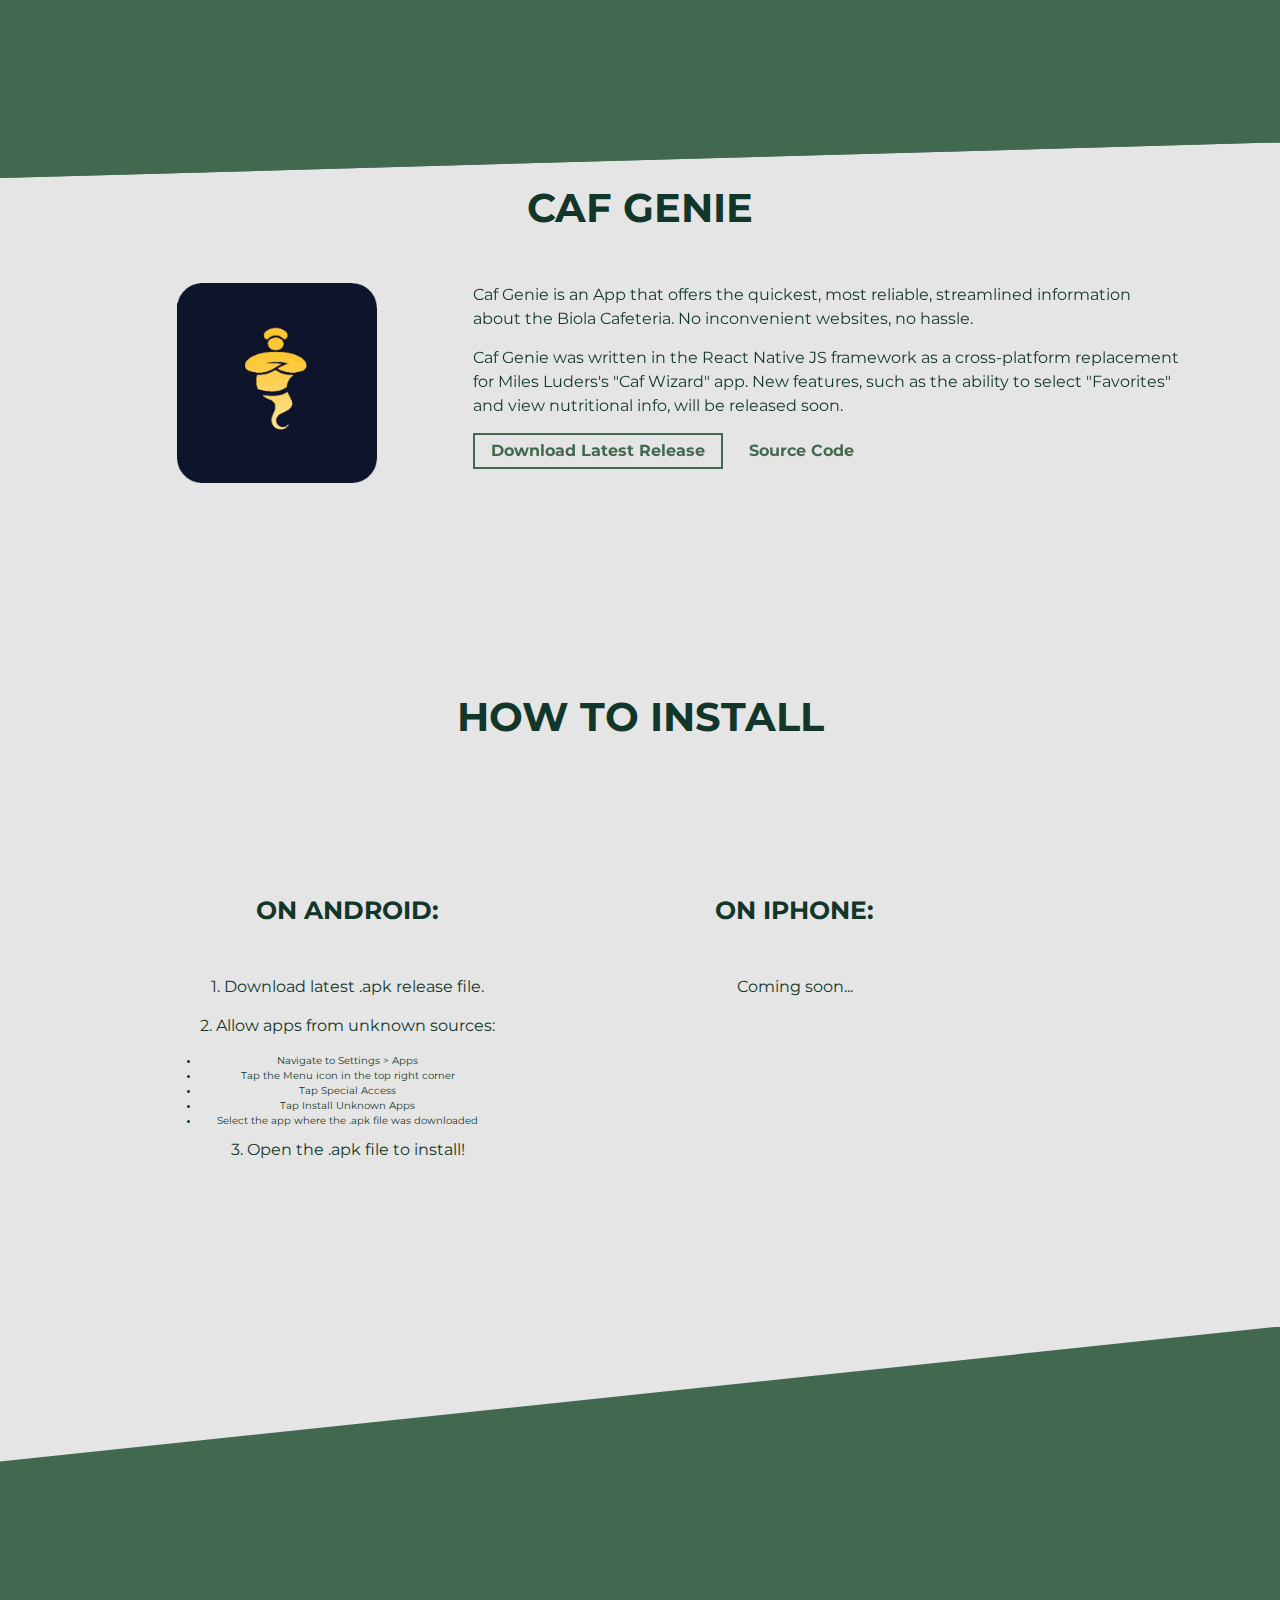
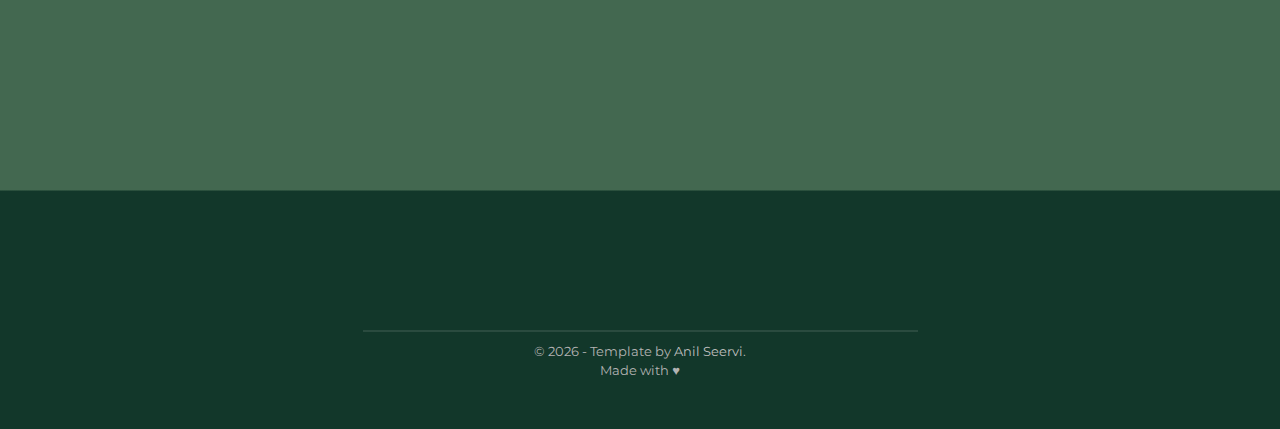
==== commit e59e1bcb: "Changing formatting so mobile doesn't break" ====
--- a/cafgenie.html
+++ b/cafgenie.html
@@ -121,10 +121,11 @@
       <div class="container">
         <h2 class="section-title">How to Install</h2>
         <div class="row project-wrapper">
-          <ol class="project-wrapper__list">
+          <!--I swear i know what an ordered list is I just suck at css-->
+          <div class="project-wrapper__list">
             <h2 class="section-subtitle">On Android:</h2>
-            <li class="project-wrapper__list-li">Download latest .apk release file.</li>
-            <li class="project-wrapper__list-li">Allow apps from unknown sources:
+            <p class="project-wrapper__text-info">1. Download latest .apk release file.</p>
+            <p class="project-wrapper__text-info">2. Allow apps from unknown sources:
               <ul class="project-wrapper_list">
                 <li>Navigate to Settings > Apps</li>
                 <li>Tap the Menu icon in the top right corner</li>
@@ -132,13 +133,13 @@
                 <li>Tap Install Unknown Apps</li>
                 <li>Select the app where the .apk file was downloaded</li>
               </ul>
-            </li>
-            <li class="project-wrapper__list-li">Open the .apk file to install!</li>
-          </ol> 
-          <ol class="project-wrapper__list">
+            </p>
+            <p class="project-wrapper__text-info">3. Open the .apk file to install!</p>
+          </div> 
+          <div class="project-wrapper__list">
             <h2 class="section-subtitle">On iPhone:</h2>
             <p class="project-wrapper__text-info">Coming soon...</p>
-          </ol> 
+          </div> 
         </div>
       </div>
     </section>
@@ -150,7 +151,7 @@
       <div class="container">
         <h2 class="section-title">Contact</h2>
         <div class="contact-wrapper">
-          <p class="contact-wrapper__text">[Put your call to action here]</p>
+          <p class="contact-wrapper__text">Feel free to reach out if you have any questions.</p>
           <a href="mailto:jacobshirota@gmail.com" class="cta-btn cta-btn--resume">Get In Touch</a>
         </div>
       </div>
--- a/css/main.css
+++ b/css/main.css
@@ -1 +1 @@
-@import"https://fonts.googleapis.com/css2?family=Montserrat:wght@400;700&display=swap";*{margin:0;padding:0;box-sizing:border-box;font-family:"Montserrat",sans-serif}html{font-size:62.5%;scroll-behavior:smooth}body{text-align:center;line-height:1.5}h1{font-weight:700}p,a{font-size:1.6rem}a{text-decoration:none}a:hover{transition:all .3s ease-in-out}.section-title{margin-bottom:4.5rem;font-size:4rem;text-transform:uppercase}@media(max-width: 37.5em){.section-title{font-size:2.8rem}}.section-subtitle{margin-bottom:4.5rem;font-size:2.5rem;text-transform:uppercase;text-align:center}@media(max-width: 37.5em){.section-subtitle{font-size:2.8rem}}.dark-green-color{color:#12372a}.text-color-main{margin-left:1rem;color:#436850;-webkit-text-fill-color:#436850}@supports((-webkit-background-clip: text) or (background-clip: text)) or (-webkit-background-clip: text){.text-color-main{background-image:linear-gradient(135deg, #436850 0%, #436850 100%);-webkit-background-clip:text;background-clip:text;-webkit-text-fill-color:rgba(0,0,0,0);color:rgba(0,0,0,0)}}@media(max-width: 37.5em){.text-color-main{margin:0;background-image:none;-webkit-text-fill-color:#436850;box-shadow:none}}.cta-btn{display:inline-block;position:relative;padding:.8rem 1.6rem;font-weight:bold;line-height:1;z-index:1;overflow:hidden;border-radius:3px;transition:all cubic-bezier(0.19, 1, 0.22, 1) .6s}.cta-btn:hover{box-shadow:1.5px 1.5px 3px rgba(174,174,192,.4),-1px -1px 3px #fff}@media(max-width: 37.5em){.cta-btn:hover{box-shadow:none}}.cta-btn::after{content:"";display:block;position:absolute;background-image:linear-gradient(135deg, #436850 0%, #436850 100%);width:0px;height:100%;left:0;top:0;z-index:-1;transition:all cubic-bezier(0.19, 1, 0.22, 1) .6s}@media(max-width: 37.5em){.cta-btn::after{width:0;height:0;background-image:none}}.cta-btn--hero{color:#436850;-webkit-text-fill-color:#436850;border:2px solid rgba(0,0,0,0);-o-border-image:linear-gradient(135deg, #436850 0%, #436850 100%);border-image:linear-gradient(135deg, #436850 0%, #436850 100%);border-image-slice:1}@supports((-webkit-background-clip: text) or (background-clip: text)) or (-webkit-background-clip: text){.cta-btn--hero{background-image:linear-gradient(135deg, #436850 0%, #436850 100%);-webkit-background-clip:text;background-clip:text;-webkit-text-fill-color:rgba(0,0,0,0);color:rgba(0,0,0,0)}}@media screen and (-ms-high-contrast: active),screen and (-ms-high-contrast: none){.cta-btn--hero{color:#436850}.cta-btn--hero:hover{color:#fff}}@media(max-width: 37.5em){.cta-btn--hero{background-image:none;border:2px solid #436850;box-shadow:none;-webkit-text-fill-color:#436850}}.cta-btn--hero::after{height:410%;width:150%;transform:translate(-98%, -25%) rotate(45deg)}.cta-btn--hero:hover{-webkit-text-fill-color:#fff;text-decoration:none}@media(max-width: 37.5em){.cta-btn--hero:hover{-webkit-text-fill-color:#436850}}.cta-btn--hero:hover::after{transform:translate(-9%, -25%) rotate(45deg)}.cta-btn--resume{border-radius:0;color:#fff;border:2px solid #fff}.cta-btn--resume::after{background:#fff}.cta-btn--resume:hover{color:#436850;text-decoration:none;box-shadow:none}@media(max-width: 37.5em){.cta-btn--resume:hover{color:#fff}}.cta-btn--resume:hover::after{width:100%}.cta-btn--projects{box-shadow:inset 1px 1px 2px 2px rgba(174,174,192,.15),inset -2px -2px 2px rgba(255,255,255,.7);border:2px solid rgba(0,0,0,0)}@media(max-width: 37.5em){.cta-btn--projects{border:none;box-shadow:1.5px 1.5px 3px rgba(174,174,192,.4),-1px -1px 3px #fff}}.cta-btn--projects::after{height:250%;width:130%}.cta-btn--projects::after{transform:translate(-98%, -30%) rotate(45deg)}.cta-btn--projects:hover{box-shadow:1.5px 1.5px 3px rgba(174,174,192,.4),-1px -1px 3px #fff}.cta-btn--projects:hover::after{transform:translate(-12%, -30%) rotate(45deg)}.cta-btn--download{border-radius:0;color:#436850;border:2px solid #436850}.cta-btn--download::after{background:#436850}.cta-btn--download:hover{color:#fff;text-decoration:none;box-shadow:none}@media(max-width: 37.5em){.cta-btn--download:hover{color:#436850}}.cta-btn--download:hover::after{width:100%}.footer{background-color:#12372a;padding:4.8rem 0}.footer__text{font-size:1.3rem;color:#b3b3b3}.footer__text a{font-size:1.3rem;color:#bfbfbf;transition:all .2s ease-in-out;display:inline-block}.footer__text a:hover,.footer__text a:active{color:#436850}.footer hr{margin:1rem auto;border:0;width:50%;border-top:2px solid rgba(255,255,255,.1)}.social-links{display:flex;justify-content:center}.social-links a{font-size:3rem;display:flex;flex-direction:column;justify-content:center;color:#fff;width:5rem;height:5rem;margin:1.6rem 1.6rem;transition:all ease .2s}.social-links a i{transition:all ease-in-out .2s}.social-links a:hover{transform:scale(1.1) translateY(-2px)}.social-links a:hover .fa-twitter{color:#00acee}.social-links a:hover .fa-instagram{color:#c13584}.social-links a:hover .fa-linkedin{color:#4875b4}.social-links a:hover .fa-codepen{color:#212121}.back-to-top i{color:#fff;margin:1rem 0 1.6rem;transition:all 200ms ease}.back-to-top i:hover{transform:translateY(-2px)}section{padding:5rem 0rem}@media(max-width: 37.5em){section{border:none;padding-left:1rem;padding-right:1rem}}section .row{display:grid;gap:2rem;grid-template-columns:1fr 2fr;grid-template-rows:1fr;padding:0 1.5rem}@media(max-width: 56.25em){section .row{grid-template-columns:1fr;grid-template-rows:auto}}@media(max-width: 37.5em){section .row{padding:0}}section .row p+p{margin-top:1rem}section .row span{margin-top:2rem}.container{width:100%;padding:0 1.5rem;margin:0 auto;max-width:1140px}@media(max-width: 75em){.container{max-width:960px;width:100%}}@media(max-width: 56.25em){.container{max-width:720px;width:100%;justify-content:center}}@media(max-width: 48em){.container{max-width:720px;width:100%}}@media(max-width: 37.5em){.container{max-width:540px;width:100%}}#about{background-color:#436850;background-image:linear-gradient(135deg, #436850 0%, #436850 100%);color:#fff;height:100%;-webkit-clip-path:polygon(0 0, 100% 0, 100% 80%, 0 100%);clip-path:polygon(0 0, 100% 0, 100% 80%, 0 100%);padding-bottom:10%}@media(max-width: 75em){#about{height:100%;-webkit-clip-path:none;clip-path:none}}#about .about-wrapper{grid-template-columns:1fr 1fr}@media(max-width: 37.5em){#about .about-wrapper{padding-bottom:5rem;grid-template-columns:1fr}}#about .about-wrapper__image{display:flex;height:100%;align-items:center;justify-content:center}#about .about-wrapper__image img{max-width:350px;width:100%}@media(max-width: 75em){#about .about-wrapper__image{height:100%}}@media(max-width: 48em){#about .about-wrapper__image{padding-bottom:4rem}}#about .about-wrapper__info{display:flex;height:100%;justify-content:center;flex-direction:column;text-align:left}@media(max-width: 48em){#about .about-wrapper__info{align-items:center;text-align:center}}#contact{background-image:linear-gradient(135deg, #436850 0%, #436850 100%);-webkit-clip-path:polygon(0 15vh, 100% 0, 100% 100%, 0 100%);clip-path:polygon(0 15vh, 100% 0, 100% 100%, 0 100%);padding:15rem 0 10rem 0;margin-top:-15rem;margin-bottom:-1px;color:#fff}@media(max-width: 75em){#contact{padding:10rem 0;margin-top:0;-webkit-clip-path:none;clip-path:none}}#contact .contact-wrapper{margin-top:3.2rem;padding:0 2rem;backface-visibility:hidden}#contact .contact-wrapper__text{margin-bottom:2.5rem}#contact .contact-wrapper__text,#contact .contact-wrapper a{font-size:2.4rem}@media(max-width: 37.5em){#contact .contact-wrapper__text,#contact .contact-wrapper a{font-size:2rem}}#contact-short{background-image:linear-gradient(135deg, #436850 0%, #436850 100%);-webkit-clip-path:polygon(0 15vh, 100% 0, 100% 100%, 0 100%);clip-path:polygon(0 15vh, 100% 0, 100% 100%, 0 100%);padding:15rem 0 10rem 0;margin-bottom:-1px;color:#fff}@media(max-width: 75em){#contact-short{padding:10rem 0;margin-top:0;-webkit-clip-path:none;clip-path:none}}#contact-short .contact-wrapper{margin-top:3.2rem;padding:0 2rem;backface-visibility:hidden}#contact-short .contact-wrapper__text{margin-bottom:2.5rem}#contact-short .contact-wrapper__text,#contact-short .contact-wrapper a{font-size:2.4rem}@media(max-width: 37.5em){#contact-short .contact-wrapper__text,#contact-short .contact-wrapper a{font-size:2rem}}#hero{min-height:100vh;height:100vh;display:flex;align-items:center;background:#fff;font-weight:400;color:#12372a;padding:0rem 5.6rem;top:0;left:0;bottom:0;right:0;z-index:-1;line-height:1.2;animation:hidden 1000ms linear forwards}@media(max-width: 56.25em){#hero{justify-content:center}}@media(max-width: 37.5em){#hero{padding:0rem 1.6rem}}#hero .hero-title{font-size:5.6rem;font-weight:700;margin-bottom:3.2rem;text-align:left}#hero .hero-title span{margin:0;display:inline-block}@media(max-width: 75em){#hero .hero-title{font-size:4rem}}@media(max-width: 56.25em){#hero .hero-title{font-size:3.6rem;text-align:center}}@media(max-width: 37.5em){#hero .hero-title{font-size:3.5rem;line-height:1.5}}@media(max-width: 20em){#hero .hero-title{font-size:2.8rem}}#hero .hero-cta{display:flex}@media(max-width: 56.25em){#hero .hero-cta{justify-content:center}}#hero .hero-cta a{font-size:2.4rem}@media(max-width: 37.5em){#hero .hero-cta a{font-size:2rem}}.scroll-down-link{position:absolute;left:50%;bottom:20px;transform:translateX(-50%)}.scroll-down{height:50px;width:30px;border:2px solid #000;border-radius:50px;cursor:pointer}.scroll-down::before,.scroll-down::after{height:10px;width:10px;content:"";position:absolute;top:20%;left:50%;border:2px solid #436850;transform:translate(-50%, -100%) rotate(45deg);border-top:none;border-left:none;animation:scroll-down 1s ease-in-out infinite}.scroll-down::after{top:30%;animation-delay:.3s}@keyframes hidden{0%{opacity:0}50%{opacity:0}100%{opacity:1}}@keyframes scroll-down{0%{opacity:0}30%{opacity:1}60%{opacity:1}100%{opacity:0;top:90%}}#projects{background-color:#e5e5e5;color:#12372a;margin-top:-15rem;padding-top:15rem}@media(max-width: 75em){#projects{margin-top:0;padding-top:5rem}}@media(max-width: 37.5em){#projects{padding-bottom:1px}}#projects .project-wrapper{margin-bottom:15rem}@media(max-width: 37.5em){#projects .project-wrapper{margin-bottom:0rem}}#projects .project-wrapper .row{margin:0;margin-bottom:8rem}@media(max-width: 37.5em){#projects .project-wrapper .row{margin-bottom:4rem}}#projects .project-wrapper__text{width:100%;text-align:left}@media(max-width: 75em){#projects .project-wrapper__text{margin-bottom:4.8rem}}@media(max-width: 37.5em){#projects .project-wrapper__text{margin-bottom:2.5rem}}#projects .project-wrapper__text-title{font-weight:bold;margin-bottom:1.8rem;font-size:2.5rem}@media(max-width: 37.5em){#projects .project-wrapper__text-title{font-size:2rem}}#projects .project-wrapper__text-info{margin-bottom:1.5rem}#projects .project-wrapper__text-btns{width:100%;display:flex;align-items:center;flex-wrap:wrap}#projects .project-wrapper__image{width:90%;margin:0 auto}@media(max-width: 75em){#projects .project-wrapper__image{width:100%;margin:0}}#projects .project-wrapper__image .thumbnail{border:none;box-shadow:8px 8px 9px 7px rgba(174,174,192,.4),-5px -5px 15px 7px #fff}#projects .project-wrapper__image .thumbnail .img-fluid{width:100%;height:auto;vertical-align:middle;border-radius:2px}@media(max-width: 37.5em){#projects .project-wrapper__image .thumbnail{box-shadow:none;border:1px solid #d2d2d2;margin-bottom:3.2rem;transform:none}}#projects .project-wrapper__list{width:-moz-max-content;width:max-content;margin:10rem;text-align:center}#projects .project-wrapper__list-li{font-size:1.6rem;text-align:left}#header{background-color:#436850;background-image:linear-gradient(135deg, #436850 0%, #436850 100%);color:#fff;-webkit-clip-path:polygon(0 0, 100% 0, 100% 80%, 0 100%);clip-path:polygon(0 0, 100% 0, 100% 80%, 0 100%);padding-bottom:10%}@media(max-width: 75em){#header{height:100%;-webkit-clip-path:none;clip-path:none}}#header .header-wrapper{grid-template-columns:1fr 1fr}@media(max-width: 37.5em){#header .header-wrapper{padding-bottom:5rem;grid-template-columns:1fr}}#header .header-wrapper__image{display:flex;height:100%;align-items:center;justify-content:center}#header .header-wrapper__image img{max-width:350px;width:100%}@media(max-width: 75em){#header .header-wrapper__image{height:100%}}@media(max-width: 48em){#header .header-wrapper__image{padding-bottom:4rem}}#header .header-wrapper__info{display:flex;height:100%;justify-content:center;flex-direction:column;text-align:left}@media(max-width: 48em){#header .header-wrapper__info{align-items:center;text-align:center}}+@import"https://fonts.googleapis.com/css2?family=Montserrat:wght@400;700&display=swap";*{margin:0;padding:0;box-sizing:border-box;font-family:"Montserrat",sans-serif}html{font-size:62.5%;scroll-behavior:smooth}body{text-align:center;line-height:1.5}h1{font-weight:700}p,a{font-size:1.6rem}a{text-decoration:none}a:hover{transition:all .3s ease-in-out}.section-title{margin-bottom:4.5rem;font-size:4rem;text-transform:uppercase}@media(max-width: 37.5em){.section-title{font-size:2.8rem}}.section-subtitle{margin-bottom:4.5rem;font-size:2.5rem;text-transform:uppercase;text-align:center}@media(max-width: 37.5em){.section-subtitle{font-size:2.8rem}}.dark-green-color{color:#12372a}.text-color-main{margin-left:1rem;color:#436850;-webkit-text-fill-color:#436850}@supports((-webkit-background-clip: text) or (background-clip: text)) or (-webkit-background-clip: text){.text-color-main{background-image:linear-gradient(135deg, #436850 0%, #436850 100%);-webkit-background-clip:text;background-clip:text;-webkit-text-fill-color:rgba(0,0,0,0);color:rgba(0,0,0,0)}}@media(max-width: 37.5em){.text-color-main{margin:0;background-image:none;-webkit-text-fill-color:#436850;box-shadow:none}}.cta-btn{display:inline-block;position:relative;padding:.8rem 1.6rem;font-weight:bold;line-height:1;z-index:1;overflow:hidden;border-radius:3px;transition:all cubic-bezier(0.19, 1, 0.22, 1) .6s}.cta-btn:hover{box-shadow:1.5px 1.5px 3px rgba(174,174,192,.4),-1px -1px 3px #fff}@media(max-width: 37.5em){.cta-btn:hover{box-shadow:none}}.cta-btn::after{content:"";display:block;position:absolute;background-image:linear-gradient(135deg, #436850 0%, #436850 100%);width:0px;height:100%;left:0;top:0;z-index:-1;transition:all cubic-bezier(0.19, 1, 0.22, 1) .6s}@media(max-width: 37.5em){.cta-btn::after{width:0;height:0;background-image:none}}.cta-btn--hero{color:#436850;-webkit-text-fill-color:#436850;border:2px solid rgba(0,0,0,0);-o-border-image:linear-gradient(135deg, #436850 0%, #436850 100%);border-image:linear-gradient(135deg, #436850 0%, #436850 100%);border-image-slice:1}@supports((-webkit-background-clip: text) or (background-clip: text)) or (-webkit-background-clip: text){.cta-btn--hero{background-image:linear-gradient(135deg, #436850 0%, #436850 100%);-webkit-background-clip:text;background-clip:text;-webkit-text-fill-color:rgba(0,0,0,0);color:rgba(0,0,0,0)}}@media screen and (-ms-high-contrast: active),screen and (-ms-high-contrast: none){.cta-btn--hero{color:#436850}.cta-btn--hero:hover{color:#fff}}@media(max-width: 37.5em){.cta-btn--hero{background-image:none;border:2px solid #436850;box-shadow:none;-webkit-text-fill-color:#436850}}.cta-btn--hero::after{height:410%;width:150%;transform:translate(-98%, -25%) rotate(45deg)}.cta-btn--hero:hover{-webkit-text-fill-color:#fff;text-decoration:none}@media(max-width: 37.5em){.cta-btn--hero:hover{-webkit-text-fill-color:#436850}}.cta-btn--hero:hover::after{transform:translate(-9%, -25%) rotate(45deg)}.cta-btn--resume{border-radius:0;color:#fff;border:2px solid #fff}.cta-btn--resume::after{background:#fff}.cta-btn--resume:hover{color:#436850;text-decoration:none;box-shadow:none}@media(max-width: 37.5em){.cta-btn--resume:hover{color:#fff}}.cta-btn--resume:hover::after{width:100%}.cta-btn--projects{box-shadow:inset 1px 1px 2px 2px rgba(174,174,192,.15),inset -2px -2px 2px rgba(255,255,255,.7);border:2px solid rgba(0,0,0,0)}@media(max-width: 37.5em){.cta-btn--projects{border:none;box-shadow:1.5px 1.5px 3px rgba(174,174,192,.4),-1px -1px 3px #fff}}.cta-btn--projects::after{height:250%;width:130%}.cta-btn--projects::after{transform:translate(-98%, -30%) rotate(45deg)}.cta-btn--projects:hover{box-shadow:1.5px 1.5px 3px rgba(174,174,192,.4),-1px -1px 3px #fff}.cta-btn--projects:hover::after{transform:translate(-12%, -30%) rotate(45deg)}.cta-btn--download{border-radius:0;color:#436850;border:2px solid #436850}.cta-btn--download::after{background:#436850}.cta-btn--download:hover{color:#fff;text-decoration:none;box-shadow:none}@media(max-width: 37.5em){.cta-btn--download:hover{color:#436850}}.cta-btn--download:hover::after{width:100%}.footer{background-color:#12372a;padding:4.8rem 0}.footer__text{font-size:1.3rem;color:#b3b3b3}.footer__text a{font-size:1.3rem;color:#bfbfbf;transition:all .2s ease-in-out;display:inline-block}.footer__text a:hover,.footer__text a:active{color:#436850}.footer hr{margin:1rem auto;border:0;width:50%;border-top:2px solid rgba(255,255,255,.1)}.social-links{display:flex;justify-content:center}.social-links a{font-size:3rem;display:flex;flex-direction:column;justify-content:center;color:#fff;width:5rem;height:5rem;margin:1.6rem 1.6rem;transition:all ease .2s}.social-links a i{transition:all ease-in-out .2s}.social-links a:hover{transform:scale(1.1) translateY(-2px)}.social-links a:hover .fa-twitter{color:#00acee}.social-links a:hover .fa-instagram{color:#c13584}.social-links a:hover .fa-linkedin{color:#4875b4}.social-links a:hover .fa-codepen{color:#212121}.back-to-top i{color:#fff;margin:1rem 0 1.6rem;transition:all 200ms ease}.back-to-top i:hover{transform:translateY(-2px)}section{padding:5rem 0rem}@media(max-width: 37.5em){section{border:none;padding-left:1rem;padding-right:1rem}}section .row{display:grid;gap:2rem;grid-template-columns:1fr 2fr;grid-template-rows:1fr;padding:0 1.5rem}@media(max-width: 56.25em){section .row{grid-template-columns:1fr;grid-template-rows:auto}}@media(max-width: 37.5em){section .row{padding:0}}section .row p+p{margin-top:1rem}section .row span{margin-top:2rem}.container{width:100%;padding:0 1.5rem;margin:0 auto;max-width:1140px}@media(max-width: 75em){.container{max-width:960px;width:100%}}@media(max-width: 56.25em){.container{max-width:720px;width:100%;justify-content:center}}@media(max-width: 48em){.container{max-width:720px;width:100%}}@media(max-width: 37.5em){.container{max-width:540px;width:100%}}#about{background-color:#436850;background-image:linear-gradient(135deg, #436850 0%, #436850 100%);color:#fff;height:100%;-webkit-clip-path:polygon(0 0, 100% 0, 100% 80%, 0 100%);clip-path:polygon(0 0, 100% 0, 100% 80%, 0 100%);padding-bottom:10%}@media(max-width: 75em){#about{height:100%;-webkit-clip-path:none;clip-path:none}}#about .about-wrapper{grid-template-columns:1fr 1fr}@media(max-width: 37.5em){#about .about-wrapper{padding-bottom:5rem;grid-template-columns:1fr}}#about .about-wrapper__image{display:flex;height:100%;align-items:center;justify-content:center}#about .about-wrapper__image img{max-width:350px;width:100%}@media(max-width: 75em){#about .about-wrapper__image{height:100%}}@media(max-width: 48em){#about .about-wrapper__image{padding-bottom:4rem}}#about .about-wrapper__info{display:flex;height:100%;justify-content:center;flex-direction:column;text-align:left}@media(max-width: 48em){#about .about-wrapper__info{align-items:center;text-align:center}}#contact{background-image:linear-gradient(135deg, #436850 0%, #436850 100%);-webkit-clip-path:polygon(0 15vh, 100% 0, 100% 100%, 0 100%);clip-path:polygon(0 15vh, 100% 0, 100% 100%, 0 100%);padding:15rem 0 10rem 0;margin-top:-15rem;margin-bottom:-1px;color:#fff}@media(max-width: 75em){#contact{padding:10rem 0;margin-top:0;-webkit-clip-path:none;clip-path:none}}#contact .contact-wrapper{margin-top:3.2rem;padding:0 2rem;backface-visibility:hidden}#contact .contact-wrapper__text{margin-bottom:2.5rem}#contact .contact-wrapper__text,#contact .contact-wrapper a{font-size:2.4rem}@media(max-width: 37.5em){#contact .contact-wrapper__text,#contact .contact-wrapper a{font-size:2rem}}#contact-short{background-image:linear-gradient(135deg, #436850 0%, #436850 100%);-webkit-clip-path:polygon(0 15vh, 100% 0, 100% 100%, 0 100%);clip-path:polygon(0 15vh, 100% 0, 100% 100%, 0 100%);padding:15rem 0 10rem 0;margin-bottom:-1px;color:#fff}@media(max-width: 75em){#contact-short{padding:10rem 0;margin-top:0;-webkit-clip-path:none;clip-path:none}}#contact-short .contact-wrapper{margin-top:3.2rem;padding:0 2rem;backface-visibility:hidden}#contact-short .contact-wrapper__text{margin-bottom:2.5rem}#contact-short .contact-wrapper__text,#contact-short .contact-wrapper a{font-size:2.4rem}@media(max-width: 37.5em){#contact-short .contact-wrapper__text,#contact-short .contact-wrapper a{font-size:2rem}}#hero{min-height:100vh;height:100vh;display:flex;align-items:center;background:#fff;font-weight:400;color:#12372a;padding:0rem 5.6rem;top:0;left:0;bottom:0;right:0;z-index:-1;line-height:1.2;animation:hidden 1000ms linear forwards}@media(max-width: 56.25em){#hero{justify-content:center}}@media(max-width: 37.5em){#hero{padding:0rem 1.6rem}}#hero .hero-title{font-size:5.6rem;font-weight:700;margin-bottom:3.2rem;text-align:left}#hero .hero-title span{margin:0;display:inline-block}@media(max-width: 75em){#hero .hero-title{font-size:4rem}}@media(max-width: 56.25em){#hero .hero-title{font-size:3.6rem;text-align:center}}@media(max-width: 37.5em){#hero .hero-title{font-size:3.5rem;line-height:1.5}}@media(max-width: 20em){#hero .hero-title{font-size:2.8rem}}#hero .hero-cta{display:flex}@media(max-width: 56.25em){#hero .hero-cta{justify-content:center}}#hero .hero-cta a{font-size:2.4rem}@media(max-width: 37.5em){#hero .hero-cta a{font-size:2rem}}.scroll-down-link{position:absolute;left:50%;bottom:20px;transform:translateX(-50%)}.scroll-down{height:50px;width:30px;border:2px solid #000;border-radius:50px;cursor:pointer}.scroll-down::before,.scroll-down::after{height:10px;width:10px;content:"";position:absolute;top:20%;left:50%;border:2px solid #436850;transform:translate(-50%, -100%) rotate(45deg);border-top:none;border-left:none;animation:scroll-down 1s ease-in-out infinite}.scroll-down::after{top:30%;animation-delay:.3s}@keyframes hidden{0%{opacity:0}50%{opacity:0}100%{opacity:1}}@keyframes scroll-down{0%{opacity:0}30%{opacity:1}60%{opacity:1}100%{opacity:0;top:90%}}#projects{background-color:#e5e5e5;color:#12372a;margin-top:-15rem;padding-top:15rem}@media(max-width: 75em){#projects{margin-top:0;padding-top:5rem}}@media(max-width: 37.5em){#projects{padding-bottom:1px}}#projects .project-wrapper{margin-bottom:15rem}@media(max-width: 37.5em){#projects .project-wrapper{margin-bottom:0rem}}#projects .project-wrapper .row{margin:0;margin-bottom:8rem}@media(max-width: 37.5em){#projects .project-wrapper .row{margin-bottom:4rem}}#projects .project-wrapper__text{width:100%;text-align:left}@media(max-width: 75em){#projects .project-wrapper__text{margin-bottom:4.8rem}}@media(max-width: 37.5em){#projects .project-wrapper__text{margin-bottom:2.5rem}}#projects .project-wrapper__text-title{font-weight:bold;margin-bottom:1.8rem;font-size:2.5rem}@media(max-width: 37.5em){#projects .project-wrapper__text-title{font-size:2rem}}#projects .project-wrapper__text-info{margin-bottom:1.5rem}#projects .project-wrapper__text-btns{width:100%;display:flex;align-items:center;flex-wrap:wrap}#projects .project-wrapper__image{width:90%;margin:0 auto}@media(max-width: 75em){#projects .project-wrapper__image{width:100%;margin:0}}#projects .project-wrapper__image .thumbnail{border:none;box-shadow:8px 8px 9px 7px rgba(174,174,192,.4),-5px -5px 15px 7px #fff}#projects .project-wrapper__image .thumbnail .img-fluid{width:100%;height:auto;vertical-align:middle;border-radius:2px}@media(max-width: 37.5em){#projects .project-wrapper__image .thumbnail{box-shadow:none;border:1px solid #d2d2d2;margin-bottom:3.2rem;transform:none}}#projects .project-wrapper__list{width:-moz-max-content;width:max-content;margin:10rem;text-align:center}@media(max-width: 75em){#projects .project-wrapper__list{margin-bottom:4.8rem}}@media(max-width: 37.5em){#projects .project-wrapper__list{margin:0rem}}#projects .project-wrapper__list-li{font-size:1.6rem;text-align:left}#header{background-color:#436850;background-image:linear-gradient(135deg, #436850 0%, #436850 100%);color:#fff;-webkit-clip-path:polygon(0 0, 100% 0, 100% 80%, 0 100%);clip-path:polygon(0 0, 100% 0, 100% 80%, 0 100%);padding-bottom:10%}@media(max-width: 75em){#header{height:100%;-webkit-clip-path:none;clip-path:none}}#header .header-wrapper{grid-template-columns:1fr 1fr}@media(max-width: 37.5em){#header .header-wrapper{padding-bottom:5rem;grid-template-columns:1fr}}#header .header-wrapper__image{display:flex;height:100%;align-items:center;justify-content:center}#header .header-wrapper__image img{max-width:350px;width:100%}@media(max-width: 75em){#header .header-wrapper__image{height:100%}}@media(max-width: 48em){#header .header-wrapper__image{padding-bottom:4rem}}#header .header-wrapper__info{display:flex;height:100%;justify-content:center;flex-direction:column;text-align:left}@media(max-width: 48em){#header .header-wrapper__info{align-items:center;text-align:center}}--- a/css/main.css
+++ b/css/main.css
@@ -1 +1 @@
-@import"https://fonts.googleapis.com/css2?family=Montserrat:wght@400;700&display=swap";*{margin:0;padding:0;box-sizing:border-box;font-family:"Montserrat",sans-serif}html{font-size:62.5%;scroll-behavior:smooth}body{text-align:center;line-height:1.5}h1{font-weight:700}p,a{font-size:1.6rem}a{text-decoration:none}a:hover{transition:all .3s ease-in-out}.section-title{margin-bottom:4.5rem;font-size:4rem;text-transform:uppercase}@media(max-width: 37.5em){.section-title{font-size:2.8rem}}.section-subtitle{margin-bottom:4.5rem;font-size:2.5rem;text-transform:uppercase;text-align:center}@media(max-width: 37.5em){.section-subtitle{font-size:2.8rem}}.dark-green-color{color:#12372a}.text-color-main{margin-left:1rem;color:#436850;-webkit-text-fill-color:#436850}@supports((-webkit-background-clip: text) or (background-clip: text)) or (-webkit-background-clip: text){.text-color-main{background-image:linear-gradient(135deg, #436850 0%, #436850 100%);-webkit-background-clip:text;background-clip:text;-webkit-text-fill-color:rgba(0,0,0,0);color:rgba(0,0,0,0)}}@media(max-width: 37.5em){.text-color-main{margin:0;background-image:none;-webkit-text-fill-color:#436850;box-shadow:none}}.cta-btn{display:inline-block;position:relative;padding:.8rem 1.6rem;font-weight:bold;line-height:1;z-index:1;overflow:hidden;border-radius:3px;transition:all cubic-bezier(0.19, 1, 0.22, 1) .6s}.cta-btn:hover{box-shadow:1.5px 1.5px 3px rgba(174,174,192,.4),-1px -1px 3px #fff}@media(max-width: 37.5em){.cta-btn:hover{box-shadow:none}}.cta-btn::after{content:"";display:block;position:absolute;background-image:linear-gradient(135deg, #436850 0%, #436850 100%);width:0px;height:100%;left:0;top:0;z-index:-1;transition:all cubic-bezier(0.19, 1, 0.22, 1) .6s}@media(max-width: 37.5em){.cta-btn::after{width:0;height:0;background-image:none}}.cta-btn--hero{color:#436850;-webkit-text-fill-color:#436850;border:2px solid rgba(0,0,0,0);-o-border-image:linear-gradient(135deg, #436850 0%, #436850 100%);border-image:linear-gradient(135deg, #436850 0%, #436850 100%);border-image-slice:1}@supports((-webkit-background-clip: text) or (background-clip: text)) or (-webkit-background-clip: text){.cta-btn--hero{background-image:linear-gradient(135deg, #436850 0%, #436850 100%);-webkit-background-clip:text;background-clip:text;-webkit-text-fill-color:rgba(0,0,0,0);color:rgba(0,0,0,0)}}@media screen and (-ms-high-contrast: active),screen and (-ms-high-contrast: none){.cta-btn--hero{color:#436850}.cta-btn--hero:hover{color:#fff}}@media(max-width: 37.5em){.cta-btn--hero{background-image:none;border:2px solid #436850;box-shadow:none;-webkit-text-fill-color:#436850}}.cta-btn--hero::after{height:410%;width:150%;transform:translate(-98%, -25%) rotate(45deg)}.cta-btn--hero:hover{-webkit-text-fill-color:#fff;text-decoration:none}@media(max-width: 37.5em){.cta-btn--hero:hover{-webkit-text-fill-color:#436850}}.cta-btn--hero:hover::after{transform:translate(-9%, -25%) rotate(45deg)}.cta-btn--resume{border-radius:0;color:#fff;border:2px solid #fff}.cta-btn--resume::after{background:#fff}.cta-btn--resume:hover{color:#436850;text-decoration:none;box-shadow:none}@media(max-width: 37.5em){.cta-btn--resume:hover{color:#fff}}.cta-btn--resume:hover::after{width:100%}.cta-btn--projects{box-shadow:inset 1px 1px 2px 2px rgba(174,174,192,.15),inset -2px -2px 2px rgba(255,255,255,.7);border:2px solid rgba(0,0,0,0)}@media(max-width: 37.5em){.cta-btn--projects{border:none;box-shadow:1.5px 1.5px 3px rgba(174,174,192,.4),-1px -1px 3px #fff}}.cta-btn--projects::after{height:250%;width:130%}.cta-btn--projects::after{transform:translate(-98%, -30%) rotate(45deg)}.cta-btn--projects:hover{box-shadow:1.5px 1.5px 3px rgba(174,174,192,.4),-1px -1px 3px #fff}.cta-btn--projects:hover::after{transform:translate(-12%, -30%) rotate(45deg)}.cta-btn--download{border-radius:0;color:#436850;border:2px solid #436850}.cta-btn--download::after{background:#436850}.cta-btn--download:hover{color:#fff;text-decoration:none;box-shadow:none}@media(max-width: 37.5em){.cta-btn--download:hover{color:#436850}}.cta-btn--download:hover::after{width:100%}.footer{background-color:#12372a;padding:4.8rem 0}.footer__text{font-size:1.3rem;color:#b3b3b3}.footer__text a{font-size:1.3rem;color:#bfbfbf;transition:all .2s ease-in-out;display:inline-block}.footer__text a:hover,.footer__text a:active{color:#436850}.footer hr{margin:1rem auto;border:0;width:50%;border-top:2px solid rgba(255,255,255,.1)}.social-links{display:flex;justify-content:center}.social-links a{font-size:3rem;display:flex;flex-direction:column;justify-content:center;color:#fff;width:5rem;height:5rem;margin:1.6rem 1.6rem;transition:all ease .2s}.social-links a i{transition:all ease-in-out .2s}.social-links a:hover{transform:scale(1.1) translateY(-2px)}.social-links a:hover .fa-twitter{color:#00acee}.social-links a:hover .fa-instagram{color:#c13584}.social-links a:hover .fa-linkedin{color:#4875b4}.social-links a:hover .fa-codepen{color:#212121}.back-to-top i{color:#fff;margin:1rem 0 1.6rem;transition:all 200ms ease}.back-to-top i:hover{transform:translateY(-2px)}section{padding:5rem 0rem}@media(max-width: 37.5em){section{border:none;padding-left:1rem;padding-right:1rem}}section .row{display:grid;gap:2rem;grid-template-columns:1fr 2fr;grid-template-rows:1fr;padding:0 1.5rem}@media(max-width: 56.25em){section .row{grid-template-columns:1fr;grid-template-rows:auto}}@media(max-width: 37.5em){section .row{padding:0}}section .row p+p{margin-top:1rem}section .row span{margin-top:2rem}.container{width:100%;padding:0 1.5rem;margin:0 auto;max-width:1140px}@media(max-width: 75em){.container{max-width:960px;width:100%}}@media(max-width: 56.25em){.container{max-width:720px;width:100%;justify-content:center}}@media(max-width: 48em){.container{max-width:720px;width:100%}}@media(max-width: 37.5em){.container{max-width:540px;width:100%}}#about{background-color:#436850;background-image:linear-gradient(135deg, #436850 0%, #436850 100%);color:#fff;height:100%;-webkit-clip-path:polygon(0 0, 100% 0, 100% 80%, 0 100%);clip-path:polygon(0 0, 100% 0, 100% 80%, 0 100%);padding-bottom:10%}@media(max-width: 75em){#about{height:100%;-webkit-clip-path:none;clip-path:none}}#about .about-wrapper{grid-template-columns:1fr 1fr}@media(max-width: 37.5em){#about .about-wrapper{padding-bottom:5rem;grid-template-columns:1fr}}#about .about-wrapper__image{display:flex;height:100%;align-items:center;justify-content:center}#about .about-wrapper__image img{max-width:350px;width:100%}@media(max-width: 75em){#about .about-wrapper__image{height:100%}}@media(max-width: 48em){#about .about-wrapper__image{padding-bottom:4rem}}#about .about-wrapper__info{display:flex;height:100%;justify-content:center;flex-direction:column;text-align:left}@media(max-width: 48em){#about .about-wrapper__info{align-items:center;text-align:center}}#contact{background-image:linear-gradient(135deg, #436850 0%, #436850 100%);-webkit-clip-path:polygon(0 15vh, 100% 0, 100% 100%, 0 100%);clip-path:polygon(0 15vh, 100% 0, 100% 100%, 0 100%);padding:15rem 0 10rem 0;margin-top:-15rem;margin-bottom:-1px;color:#fff}@media(max-width: 75em){#contact{padding:10rem 0;margin-top:0;-webkit-clip-path:none;clip-path:none}}#contact .contact-wrapper{margin-top:3.2rem;padding:0 2rem;backface-visibility:hidden}#contact .contact-wrapper__text{margin-bottom:2.5rem}#contact .contact-wrapper__text,#contact .contact-wrapper a{font-size:2.4rem}@media(max-width: 37.5em){#contact .contact-wrapper__text,#contact .contact-wrapper a{font-size:2rem}}#contact-short{background-image:linear-gradient(135deg, #436850 0%, #436850 100%);-webkit-clip-path:polygon(0 15vh, 100% 0, 100% 100%, 0 100%);clip-path:polygon(0 15vh, 100% 0, 100% 100%, 0 100%);padding:15rem 0 10rem 0;margin-bottom:-1px;color:#fff}@media(max-width: 75em){#contact-short{padding:10rem 0;margin-top:0;-webkit-clip-path:none;clip-path:none}}#contact-short .contact-wrapper{margin-top:3.2rem;padding:0 2rem;backface-visibility:hidden}#contact-short .contact-wrapper__text{margin-bottom:2.5rem}#contact-short .contact-wrapper__text,#contact-short .contact-wrapper a{font-size:2.4rem}@media(max-width: 37.5em){#contact-short .contact-wrapper__text,#contact-short .contact-wrapper a{font-size:2rem}}#hero{min-height:100vh;height:100vh;display:flex;align-items:center;background:#fff;font-weight:400;color:#12372a;padding:0rem 5.6rem;top:0;left:0;bottom:0;right:0;z-index:-1;line-height:1.2;animation:hidden 1000ms linear forwards}@media(max-width: 56.25em){#hero{justify-content:center}}@media(max-width: 37.5em){#hero{padding:0rem 1.6rem}}#hero .hero-title{font-size:5.6rem;font-weight:700;margin-bottom:3.2rem;text-align:left}#hero .hero-title span{margin:0;display:inline-block}@media(max-width: 75em){#hero .hero-title{font-size:4rem}}@media(max-width: 56.25em){#hero .hero-title{font-size:3.6rem;text-align:center}}@media(max-width: 37.5em){#hero .hero-title{font-size:3.5rem;line-height:1.5}}@media(max-width: 20em){#hero .hero-title{font-size:2.8rem}}#hero .hero-cta{display:flex}@media(max-width: 56.25em){#hero .hero-cta{justify-content:center}}#hero .hero-cta a{font-size:2.4rem}@media(max-width: 37.5em){#hero .hero-cta a{font-size:2rem}}.scroll-down-link{position:absolute;left:50%;bottom:20px;transform:translateX(-50%)}.scroll-down{height:50px;width:30px;border:2px solid #000;border-radius:50px;cursor:pointer}.scroll-down::before,.scroll-down::after{height:10px;width:10px;content:"";position:absolute;top:20%;left:50%;border:2px solid #436850;transform:translate(-50%, -100%) rotate(45deg);border-top:none;border-left:none;animation:scroll-down 1s ease-in-out infinite}.scroll-down::after{top:30%;animation-delay:.3s}@keyframes hidden{0%{opacity:0}50%{opacity:0}100%{opacity:1}}@keyframes scroll-down{0%{opacity:0}30%{opacity:1}60%{opacity:1}100%{opacity:0;top:90%}}#projects{background-color:#e5e5e5;color:#12372a;margin-top:-15rem;padding-top:15rem}@media(max-width: 75em){#projects{margin-top:0;padding-top:5rem}}@media(max-width: 37.5em){#projects{padding-bottom:1px}}#projects .project-wrapper{margin-bottom:15rem}@media(max-width: 37.5em){#projects .project-wrapper{margin-bottom:0rem}}#projects .project-wrapper .row{margin:0;margin-bottom:8rem}@media(max-width: 37.5em){#projects .project-wrapper .row{margin-bottom:4rem}}#projects .project-wrapper__text{width:100%;text-align:left}@media(max-width: 75em){#projects .project-wrapper__text{margin-bottom:4.8rem}}@media(max-width: 37.5em){#projects .project-wrapper__text{margin-bottom:2.5rem}}#projects .project-wrapper__text-title{font-weight:bold;margin-bottom:1.8rem;font-size:2.5rem}@media(max-width: 37.5em){#projects .project-wrapper__text-title{font-size:2rem}}#projects .project-wrapper__text-info{margin-bottom:1.5rem}#projects .project-wrapper__text-btns{width:100%;display:flex;align-items:center;flex-wrap:wrap}#projects .project-wrapper__image{width:90%;margin:0 auto}@media(max-width: 75em){#projects .project-wrapper__image{width:100%;margin:0}}#projects .project-wrapper__image .thumbnail{border:none;box-shadow:8px 8px 9px 7px rgba(174,174,192,.4),-5px -5px 15px 7px #fff}#projects .project-wrapper__image .thumbnail .img-fluid{width:100%;height:auto;vertical-align:middle;border-radius:2px}@media(max-width: 37.5em){#projects .project-wrapper__image .thumbnail{box-shadow:none;border:1px solid #d2d2d2;margin-bottom:3.2rem;transform:none}}#projects .project-wrapper__list{width:-moz-max-content;width:max-content;margin:10rem;text-align:center}#projects .project-wrapper__list-li{font-size:1.6rem;text-align:left}#header{background-color:#436850;background-image:linear-gradient(135deg, #436850 0%, #436850 100%);color:#fff;-webkit-clip-path:polygon(0 0, 100% 0, 100% 80%, 0 100%);clip-path:polygon(0 0, 100% 0, 100% 80%, 0 100%);padding-bottom:10%}@media(max-width: 75em){#header{height:100%;-webkit-clip-path:none;clip-path:none}}#header .header-wrapper{grid-template-columns:1fr 1fr}@media(max-width: 37.5em){#header .header-wrapper{padding-bottom:5rem;grid-template-columns:1fr}}#header .header-wrapper__image{display:flex;height:100%;align-items:center;justify-content:center}#header .header-wrapper__image img{max-width:350px;width:100%}@media(max-width: 75em){#header .header-wrapper__image{height:100%}}@media(max-width: 48em){#header .header-wrapper__image{padding-bottom:4rem}}#header .header-wrapper__info{display:flex;height:100%;justify-content:center;flex-direction:column;text-align:left}@media(max-width: 48em){#header .header-wrapper__info{align-items:center;text-align:center}}+@import"https://fonts.googleapis.com/css2?family=Montserrat:wght@400;700&display=swap";*{margin:0;padding:0;box-sizing:border-box;font-family:"Montserrat",sans-serif}html{font-size:62.5%;scroll-behavior:smooth}body{text-align:center;line-height:1.5}h1{font-weight:700}p,a{font-size:1.6rem}a{text-decoration:none}a:hover{transition:all .3s ease-in-out}.section-title{margin-bottom:4.5rem;font-size:4rem;text-transform:uppercase}@media(max-width: 37.5em){.section-title{font-size:2.8rem}}.section-subtitle{margin-bottom:4.5rem;font-size:2.5rem;text-transform:uppercase;text-align:center}@media(max-width: 37.5em){.section-subtitle{font-size:2.8rem}}.dark-green-color{color:#12372a}.text-color-main{margin-left:1rem;color:#436850;-webkit-text-fill-color:#436850}@supports((-webkit-background-clip: text) or (background-clip: text)) or (-webkit-background-clip: text){.text-color-main{background-image:linear-gradient(135deg, #436850 0%, #436850 100%);-webkit-background-clip:text;background-clip:text;-webkit-text-fill-color:rgba(0,0,0,0);color:rgba(0,0,0,0)}}@media(max-width: 37.5em){.text-color-main{margin:0;background-image:none;-webkit-text-fill-color:#436850;box-shadow:none}}.cta-btn{display:inline-block;position:relative;padding:.8rem 1.6rem;font-weight:bold;line-height:1;z-index:1;overflow:hidden;border-radius:3px;transition:all cubic-bezier(0.19, 1, 0.22, 1) .6s}.cta-btn:hover{box-shadow:1.5px 1.5px 3px rgba(174,174,192,.4),-1px -1px 3px #fff}@media(max-width: 37.5em){.cta-btn:hover{box-shadow:none}}.cta-btn::after{content:"";display:block;position:absolute;background-image:linear-gradient(135deg, #436850 0%, #436850 100%);width:0px;height:100%;left:0;top:0;z-index:-1;transition:all cubic-bezier(0.19, 1, 0.22, 1) .6s}@media(max-width: 37.5em){.cta-btn::after{width:0;height:0;background-image:none}}.cta-btn--hero{color:#436850;-webkit-text-fill-color:#436850;border:2px solid rgba(0,0,0,0);-o-border-image:linear-gradient(135deg, #436850 0%, #436850 100%);border-image:linear-gradient(135deg, #436850 0%, #436850 100%);border-image-slice:1}@supports((-webkit-background-clip: text) or (background-clip: text)) or (-webkit-background-clip: text){.cta-btn--hero{background-image:linear-gradient(135deg, #436850 0%, #436850 100%);-webkit-background-clip:text;background-clip:text;-webkit-text-fill-color:rgba(0,0,0,0);color:rgba(0,0,0,0)}}@media screen and (-ms-high-contrast: active),screen and (-ms-high-contrast: none){.cta-btn--hero{color:#436850}.cta-btn--hero:hover{color:#fff}}@media(max-width: 37.5em){.cta-btn--hero{background-image:none;border:2px solid #436850;box-shadow:none;-webkit-text-fill-color:#436850}}.cta-btn--hero::after{height:410%;width:150%;transform:translate(-98%, -25%) rotate(45deg)}.cta-btn--hero:hover{-webkit-text-fill-color:#fff;text-decoration:none}@media(max-width: 37.5em){.cta-btn--hero:hover{-webkit-text-fill-color:#436850}}.cta-btn--hero:hover::after{transform:translate(-9%, -25%) rotate(45deg)}.cta-btn--resume{border-radius:0;color:#fff;border:2px solid #fff}.cta-btn--resume::after{background:#fff}.cta-btn--resume:hover{color:#436850;text-decoration:none;box-shadow:none}@media(max-width: 37.5em){.cta-btn--resume:hover{color:#fff}}.cta-btn--resume:hover::after{width:100%}.cta-btn--projects{box-shadow:inset 1px 1px 2px 2px rgba(174,174,192,.15),inset -2px -2px 2px rgba(255,255,255,.7);border:2px solid rgba(0,0,0,0)}@media(max-width: 37.5em){.cta-btn--projects{border:none;box-shadow:1.5px 1.5px 3px rgba(174,174,192,.4),-1px -1px 3px #fff}}.cta-btn--projects::after{height:250%;width:130%}.cta-btn--projects::after{transform:translate(-98%, -30%) rotate(45deg)}.cta-btn--projects:hover{box-shadow:1.5px 1.5px 3px rgba(174,174,192,.4),-1px -1px 3px #fff}.cta-btn--projects:hover::after{transform:translate(-12%, -30%) rotate(45deg)}.cta-btn--download{border-radius:0;color:#436850;border:2px solid #436850}.cta-btn--download::after{background:#436850}.cta-btn--download:hover{color:#fff;text-decoration:none;box-shadow:none}@media(max-width: 37.5em){.cta-btn--download:hover{color:#436850}}.cta-btn--download:hover::after{width:100%}.footer{background-color:#12372a;padding:4.8rem 0}.footer__text{font-size:1.3rem;color:#b3b3b3}.footer__text a{font-size:1.3rem;color:#bfbfbf;transition:all .2s ease-in-out;display:inline-block}.footer__text a:hover,.footer__text a:active{color:#436850}.footer hr{margin:1rem auto;border:0;width:50%;border-top:2px solid rgba(255,255,255,.1)}.social-links{display:flex;justify-content:center}.social-links a{font-size:3rem;display:flex;flex-direction:column;justify-content:center;color:#fff;width:5rem;height:5rem;margin:1.6rem 1.6rem;transition:all ease .2s}.social-links a i{transition:all ease-in-out .2s}.social-links a:hover{transform:scale(1.1) translateY(-2px)}.social-links a:hover .fa-twitter{color:#00acee}.social-links a:hover .fa-instagram{color:#c13584}.social-links a:hover .fa-linkedin{color:#4875b4}.social-links a:hover .fa-codepen{color:#212121}.back-to-top i{color:#fff;margin:1rem 0 1.6rem;transition:all 200ms ease}.back-to-top i:hover{transform:translateY(-2px)}section{padding:5rem 0rem}@media(max-width: 37.5em){section{border:none;padding-left:1rem;padding-right:1rem}}section .row{display:grid;gap:2rem;grid-template-columns:1fr 2fr;grid-template-rows:1fr;padding:0 1.5rem}@media(max-width: 56.25em){section .row{grid-template-columns:1fr;grid-template-rows:auto}}@media(max-width: 37.5em){section .row{padding:0}}section .row p+p{margin-top:1rem}section .row span{margin-top:2rem}.container{width:100%;padding:0 1.5rem;margin:0 auto;max-width:1140px}@media(max-width: 75em){.container{max-width:960px;width:100%}}@media(max-width: 56.25em){.container{max-width:720px;width:100%;justify-content:center}}@media(max-width: 48em){.container{max-width:720px;width:100%}}@media(max-width: 37.5em){.container{max-width:540px;width:100%}}#about{background-color:#436850;background-image:linear-gradient(135deg, #436850 0%, #436850 100%);color:#fff;height:100%;-webkit-clip-path:polygon(0 0, 100% 0, 100% 80%, 0 100%);clip-path:polygon(0 0, 100% 0, 100% 80%, 0 100%);padding-bottom:10%}@media(max-width: 75em){#about{height:100%;-webkit-clip-path:none;clip-path:none}}#about .about-wrapper{grid-template-columns:1fr 1fr}@media(max-width: 37.5em){#about .about-wrapper{padding-bottom:5rem;grid-template-columns:1fr}}#about .about-wrapper__image{display:flex;height:100%;align-items:center;justify-content:center}#about .about-wrapper__image img{max-width:350px;width:100%}@media(max-width: 75em){#about .about-wrapper__image{height:100%}}@media(max-width: 48em){#about .about-wrapper__image{padding-bottom:4rem}}#about .about-wrapper__info{display:flex;height:100%;justify-content:center;flex-direction:column;text-align:left}@media(max-width: 48em){#about .about-wrapper__info{align-items:center;text-align:center}}#contact{background-image:linear-gradient(135deg, #436850 0%, #436850 100%);-webkit-clip-path:polygon(0 15vh, 100% 0, 100% 100%, 0 100%);clip-path:polygon(0 15vh, 100% 0, 100% 100%, 0 100%);padding:15rem 0 10rem 0;margin-top:-15rem;margin-bottom:-1px;color:#fff}@media(max-width: 75em){#contact{padding:10rem 0;margin-top:0;-webkit-clip-path:none;clip-path:none}}#contact .contact-wrapper{margin-top:3.2rem;padding:0 2rem;backface-visibility:hidden}#contact .contact-wrapper__text{margin-bottom:2.5rem}#contact .contact-wrapper__text,#contact .contact-wrapper a{font-size:2.4rem}@media(max-width: 37.5em){#contact .contact-wrapper__text,#contact .contact-wrapper a{font-size:2rem}}#contact-short{background-image:linear-gradient(135deg, #436850 0%, #436850 100%);-webkit-clip-path:polygon(0 15vh, 100% 0, 100% 100%, 0 100%);clip-path:polygon(0 15vh, 100% 0, 100% 100%, 0 100%);padding:15rem 0 10rem 0;margin-bottom:-1px;color:#fff}@media(max-width: 75em){#contact-short{padding:10rem 0;margin-top:0;-webkit-clip-path:none;clip-path:none}}#contact-short .contact-wrapper{margin-top:3.2rem;padding:0 2rem;backface-visibility:hidden}#contact-short .contact-wrapper__text{margin-bottom:2.5rem}#contact-short .contact-wrapper__text,#contact-short .contact-wrapper a{font-size:2.4rem}@media(max-width: 37.5em){#contact-short .contact-wrapper__text,#contact-short .contact-wrapper a{font-size:2rem}}#hero{min-height:100vh;height:100vh;display:flex;align-items:center;background:#fff;font-weight:400;color:#12372a;padding:0rem 5.6rem;top:0;left:0;bottom:0;right:0;z-index:-1;line-height:1.2;animation:hidden 1000ms linear forwards}@media(max-width: 56.25em){#hero{justify-content:center}}@media(max-width: 37.5em){#hero{padding:0rem 1.6rem}}#hero .hero-title{font-size:5.6rem;font-weight:700;margin-bottom:3.2rem;text-align:left}#hero .hero-title span{margin:0;display:inline-block}@media(max-width: 75em){#hero .hero-title{font-size:4rem}}@media(max-width: 56.25em){#hero .hero-title{font-size:3.6rem;text-align:center}}@media(max-width: 37.5em){#hero .hero-title{font-size:3.5rem;line-height:1.5}}@media(max-width: 20em){#hero .hero-title{font-size:2.8rem}}#hero .hero-cta{display:flex}@media(max-width: 56.25em){#hero .hero-cta{justify-content:center}}#hero .hero-cta a{font-size:2.4rem}@media(max-width: 37.5em){#hero .hero-cta a{font-size:2rem}}.scroll-down-link{position:absolute;left:50%;bottom:20px;transform:translateX(-50%)}.scroll-down{height:50px;width:30px;border:2px solid #000;border-radius:50px;cursor:pointer}.scroll-down::before,.scroll-down::after{height:10px;width:10px;content:"";position:absolute;top:20%;left:50%;border:2px solid #436850;transform:translate(-50%, -100%) rotate(45deg);border-top:none;border-left:none;animation:scroll-down 1s ease-in-out infinite}.scroll-down::after{top:30%;animation-delay:.3s}@keyframes hidden{0%{opacity:0}50%{opacity:0}100%{opacity:1}}@keyframes scroll-down{0%{opacity:0}30%{opacity:1}60%{opacity:1}100%{opacity:0;top:90%}}#projects{background-color:#e5e5e5;color:#12372a;margin-top:-15rem;padding-top:15rem}@media(max-width: 75em){#projects{margin-top:0;padding-top:5rem}}@media(max-width: 37.5em){#projects{padding-bottom:1px}}#projects .project-wrapper{margin-bottom:15rem}@media(max-width: 37.5em){#projects .project-wrapper{margin-bottom:0rem}}#projects .project-wrapper .row{margin:0;margin-bottom:8rem}@media(max-width: 37.5em){#projects .project-wrapper .row{margin-bottom:4rem}}#projects .project-wrapper__text{width:100%;text-align:left}@media(max-width: 75em){#projects .project-wrapper__text{margin-bottom:4.8rem}}@media(max-width: 37.5em){#projects .project-wrapper__text{margin-bottom:2.5rem}}#projects .project-wrapper__text-title{font-weight:bold;margin-bottom:1.8rem;font-size:2.5rem}@media(max-width: 37.5em){#projects .project-wrapper__text-title{font-size:2rem}}#projects .project-wrapper__text-info{margin-bottom:1.5rem}#projects .project-wrapper__text-btns{width:100%;display:flex;align-items:center;flex-wrap:wrap}#projects .project-wrapper__image{width:90%;margin:0 auto}@media(max-width: 75em){#projects .project-wrapper__image{width:100%;margin:0}}#projects .project-wrapper__image .thumbnail{border:none;box-shadow:8px 8px 9px 7px rgba(174,174,192,.4),-5px -5px 15px 7px #fff}#projects .project-wrapper__image .thumbnail .img-fluid{width:100%;height:auto;vertical-align:middle;border-radius:2px}@media(max-width: 37.5em){#projects .project-wrapper__image .thumbnail{box-shadow:none;border:1px solid #d2d2d2;margin-bottom:3.2rem;transform:none}}#projects .project-wrapper__list{width:-moz-max-content;width:max-content;margin:10rem;text-align:center}@media(max-width: 75em){#projects .project-wrapper__list{margin-bottom:4.8rem}}@media(max-width: 37.5em){#projects .project-wrapper__list{margin:0rem}}#projects .project-wrapper__list-li{font-size:1.6rem;text-align:left}#header{background-color:#436850;background-image:linear-gradient(135deg, #436850 0%, #436850 100%);color:#fff;-webkit-clip-path:polygon(0 0, 100% 0, 100% 80%, 0 100%);clip-path:polygon(0 0, 100% 0, 100% 80%, 0 100%);padding-bottom:10%}@media(max-width: 75em){#header{height:100%;-webkit-clip-path:none;clip-path:none}}#header .header-wrapper{grid-template-columns:1fr 1fr}@media(max-width: 37.5em){#header .header-wrapper{padding-bottom:5rem;grid-template-columns:1fr}}#header .header-wrapper__image{display:flex;height:100%;align-items:center;justify-content:center}#header .header-wrapper__image img{max-width:350px;width:100%}@media(max-width: 75em){#header .header-wrapper__image{height:100%}}@media(max-width: 48em){#header .header-wrapper__image{padding-bottom:4rem}}#header .header-wrapper__info{display:flex;height:100%;justify-content:center;flex-direction:column;text-align:left}@media(max-width: 48em){#header .header-wrapper__info{align-items:center;text-align:center}}